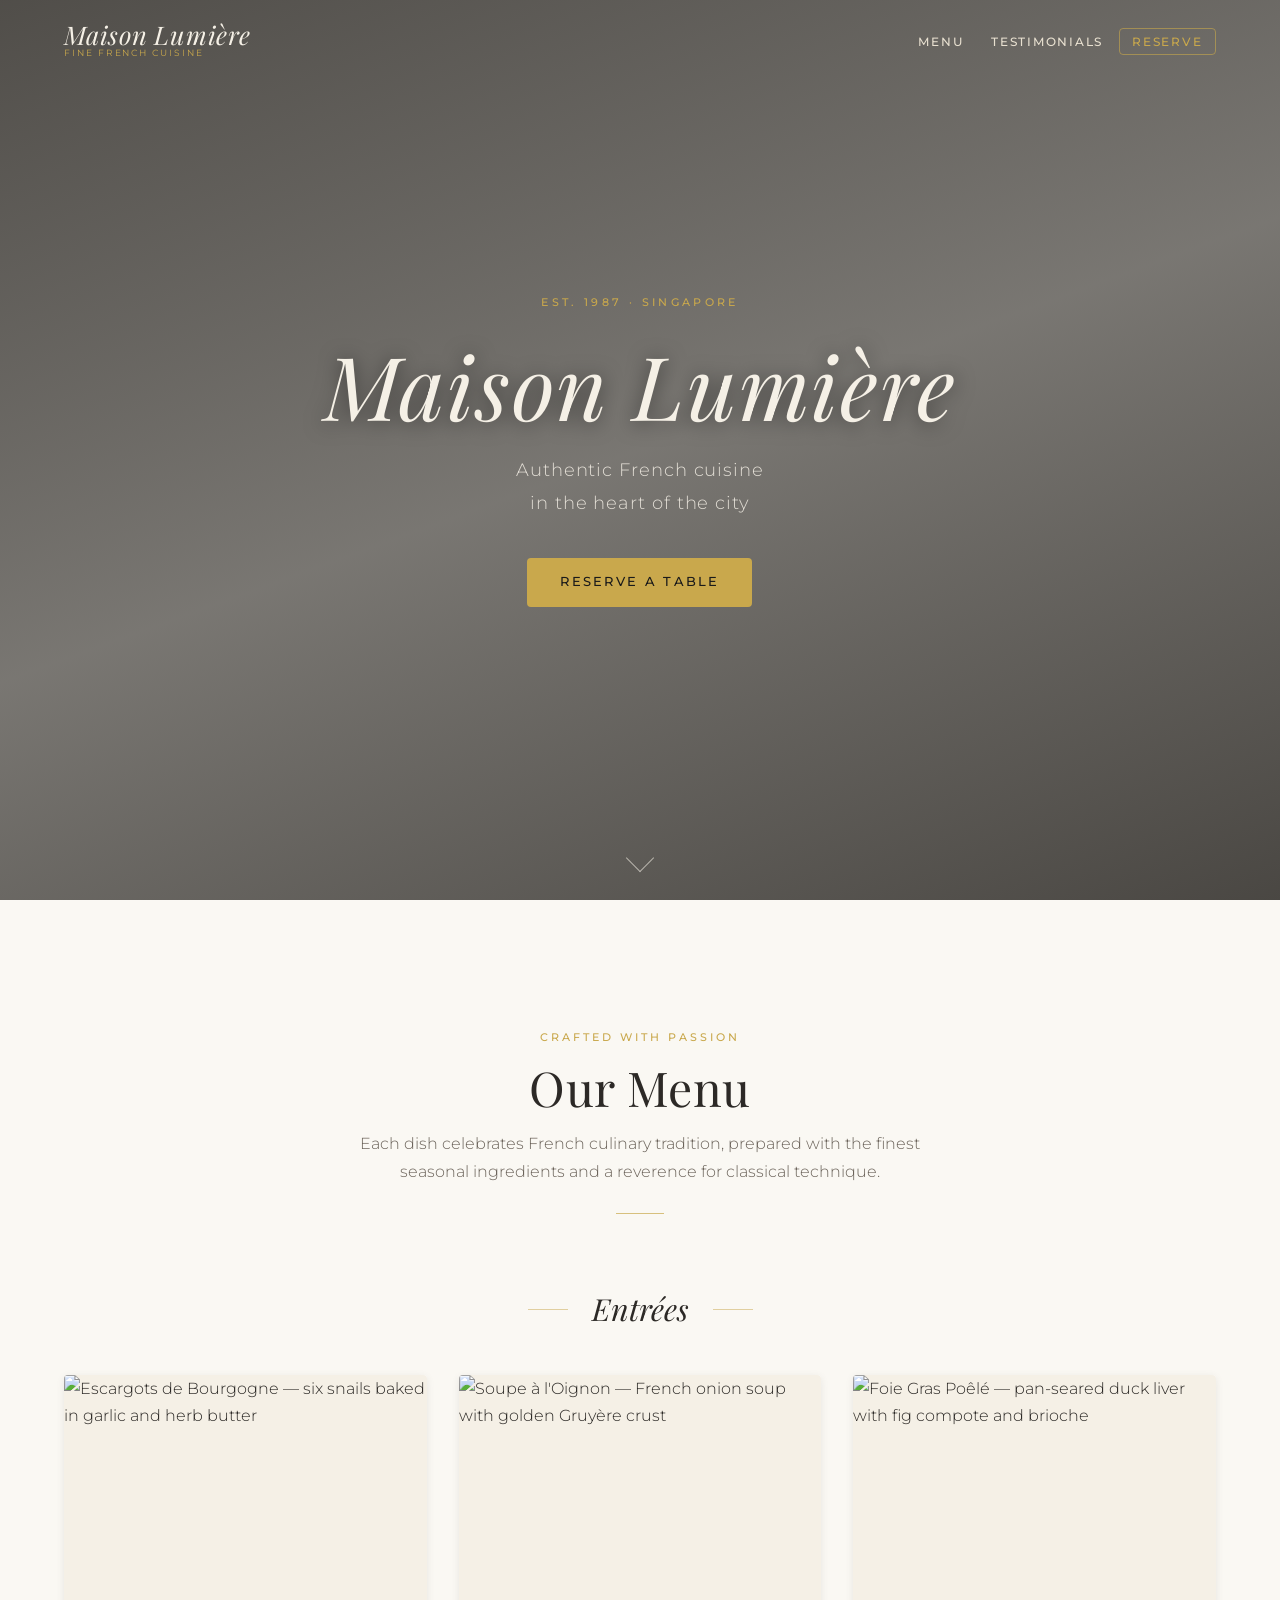
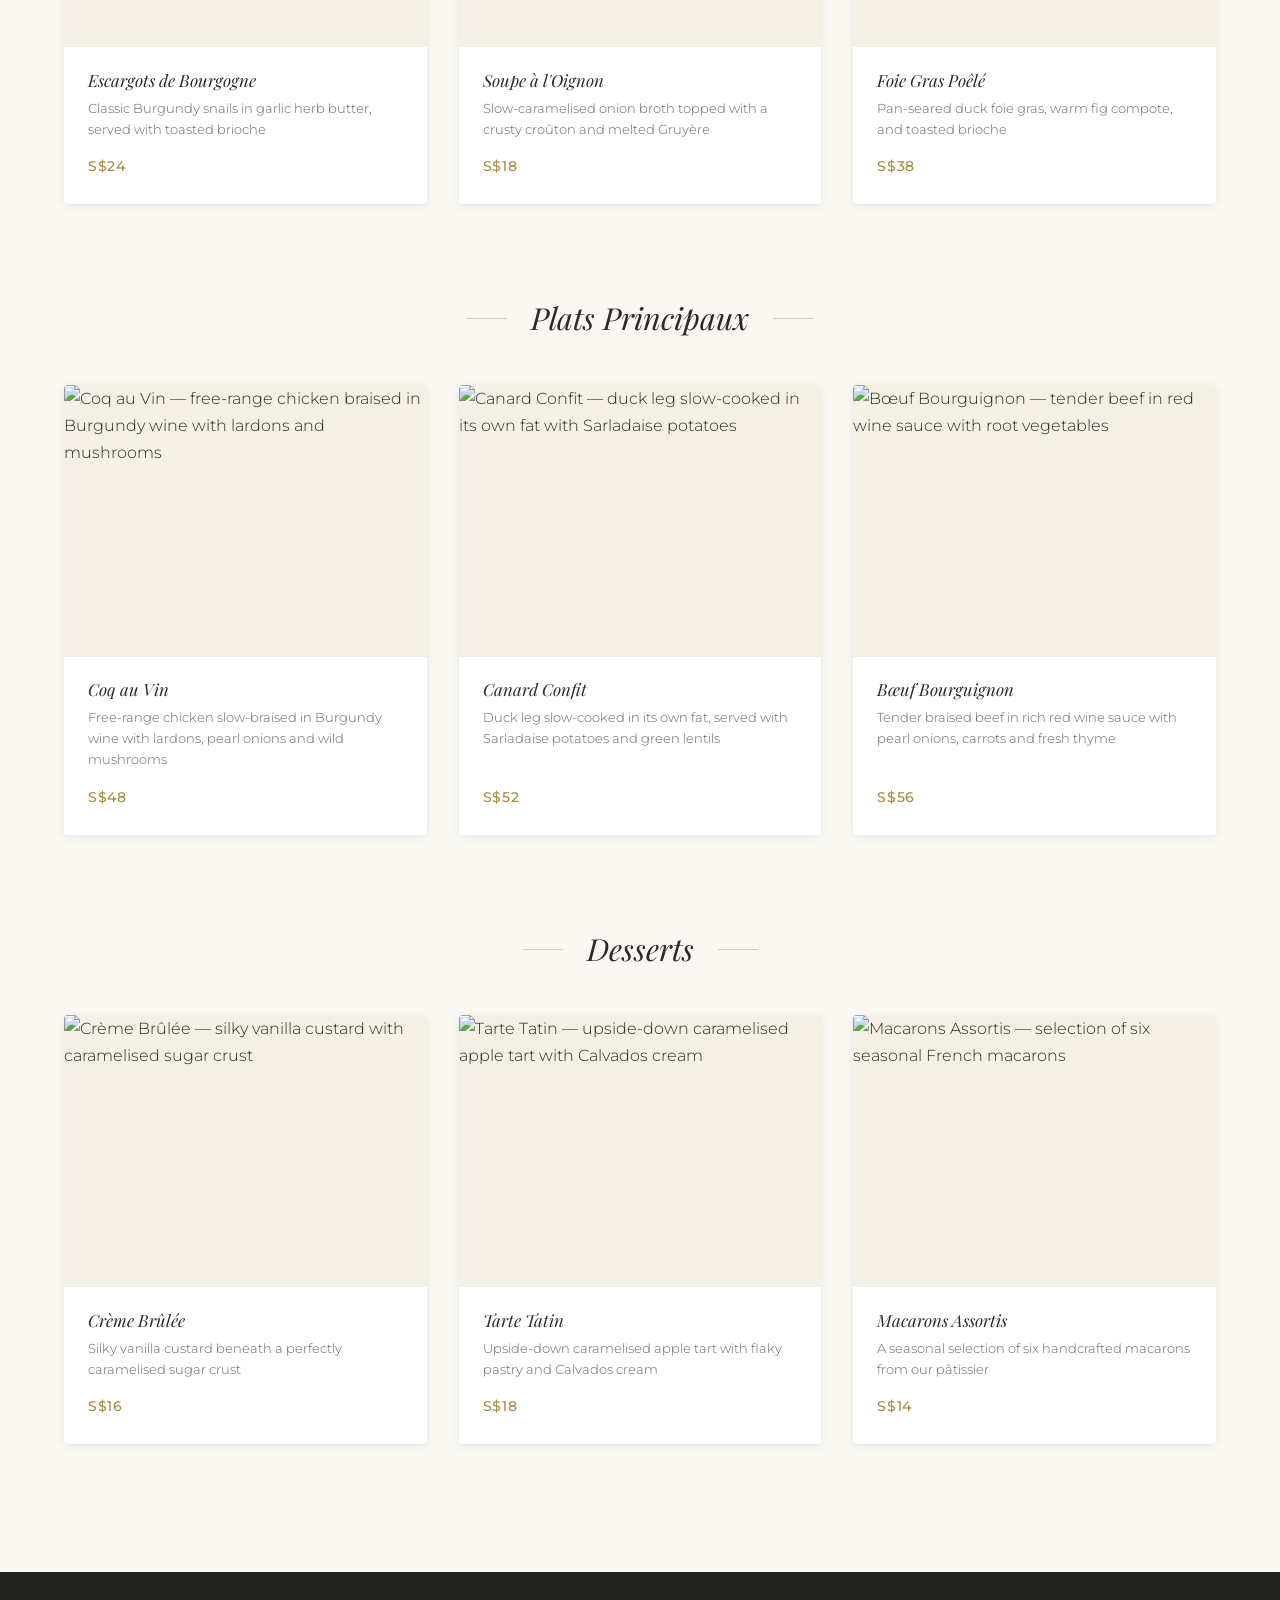
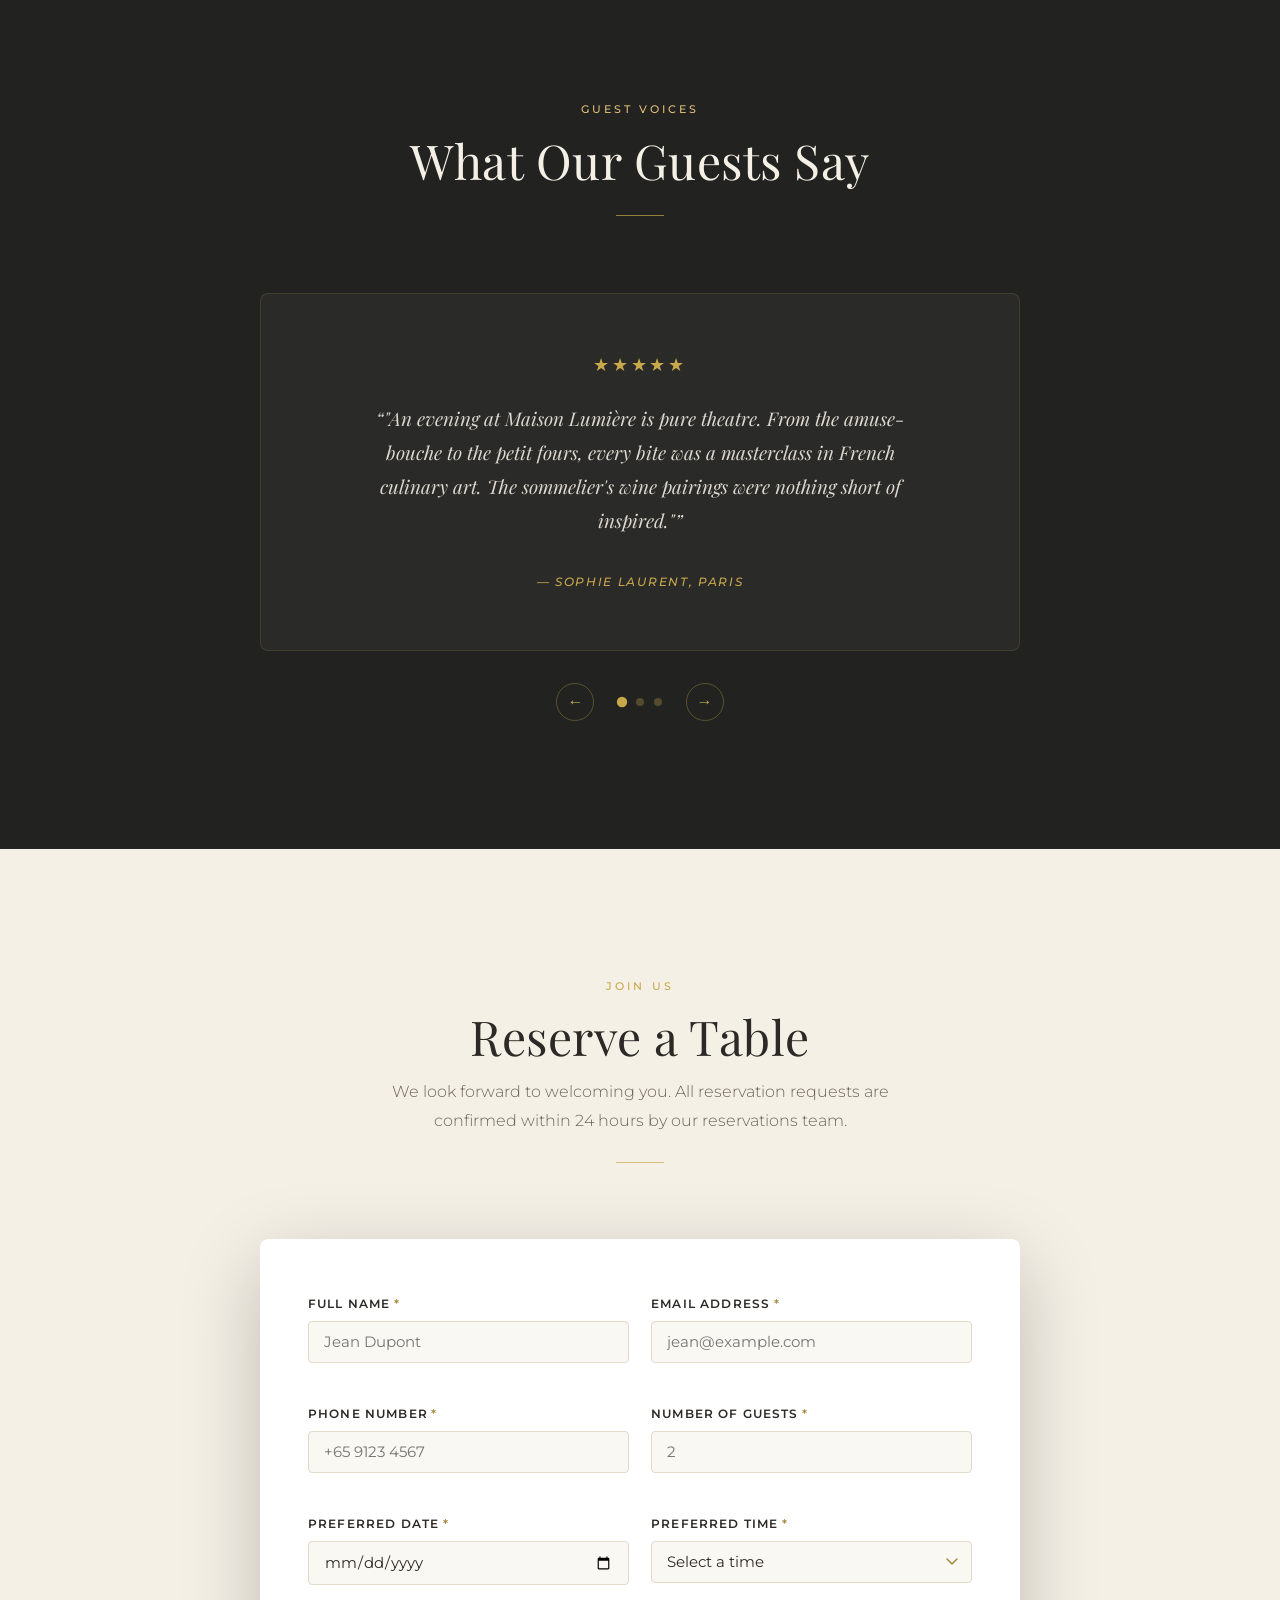
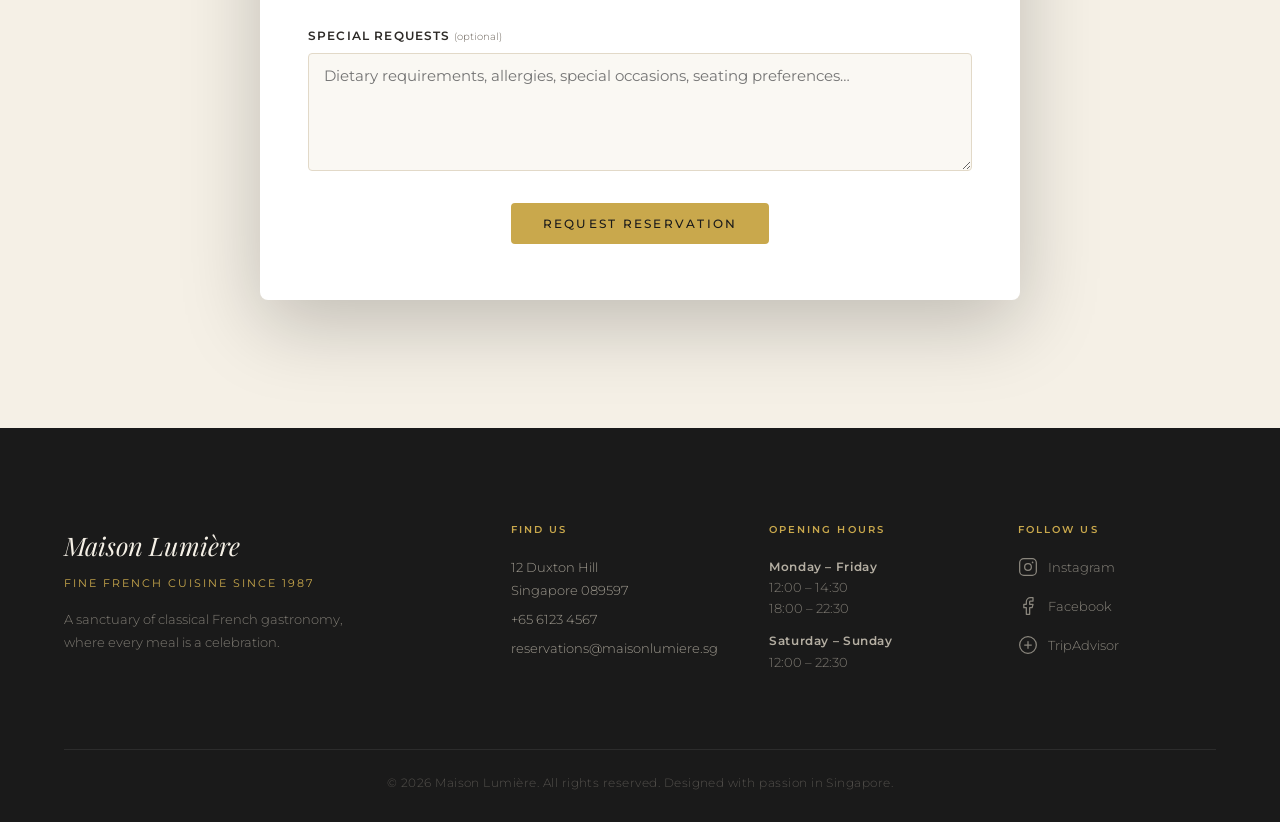
==== index.html @ f815e1bd "first commit" ====
<!DOCTYPE html>
<html lang="en">
<head>
  <meta charset="UTF-8">
  <meta name="viewport" content="width=device-width, initial-scale=1.0">
  <meta name="description" content="Maison Lumière — Authentic French fine dining in the heart of Singapore. Reserve your table for an unforgettable culinary journey.">
  <title>Maison Lumière — Fine French Cuisine</title>

  <link rel="preconnect" href="https://fonts.googleapis.com">
  <link rel="preconnect" href="https://fonts.gstatic.com" crossorigin>
  <link href="https://fonts.googleapis.com/css2?family=Playfair+Display:ital,wght@0,400;0,600;0,700;1,400;1,600&family=Montserrat:wght@300;400;500;600&display=swap" rel="stylesheet">

  <link rel="stylesheet" href="styles.css">
</head>
<body>

  <!-- ===================== NAVIGATION ===================== -->
  <nav id="main-nav" aria-label="Main navigation">
    <div class="nav-inner">
      <a href="#hero" class="nav-logo" aria-label="Maison Lumière — go to top">
        <span class="logo-main">Maison Lumière</span>
        <span class="logo-sub">Fine French Cuisine</span>
      </a>

      <button class="nav-toggle" id="nav-toggle"
              aria-label="Open navigation menu"
              aria-expanded="false"
              aria-controls="nav-links">
        <span class="burger-line"></span>
        <span class="burger-line"></span>
        <span class="burger-line"></span>
      </button>

      <ul class="nav-links" id="nav-links" role="list">
        <li><a href="#menu" class="nav-link">Menu</a></li>
        <li><a href="#testimonials" class="nav-link">Testimonials</a></li>
        <li><a href="#reservations" class="nav-link nav-link--cta">Reserve</a></li>
      </ul>
    </div>
  </nav>

  <!-- ===================== HERO ===================== -->
  <section id="hero" aria-label="Welcome to Maison Lumière">
    <div class="hero-overlay" aria-hidden="true"></div>
    <div class="hero-content">
      <p class="hero-eyebrow">Est. 1987 · Singapore</p>
      <h1 class="hero-title">Maison Lumière</h1>
      <p class="hero-tagline">Authentic French cuisine<br>in the heart of the city</p>
      <a href="#reservations" class="btn-primary">Reserve a Table</a>
    </div>
    <a href="#menu" class="hero-scroll-hint" aria-label="Scroll down to menu">
      <span class="scroll-arrow" aria-hidden="true"></span>
    </a>
  </section>

  <!-- ===================== MENU ===================== -->
  <section id="menu" aria-labelledby="menu-heading">
    <div class="section-inner">

      <header class="section-header fade-in">
        <p class="section-eyebrow">Crafted with Passion</p>
        <h2 id="menu-heading">Our Menu</h2>
        <p class="section-intro">Each dish celebrates French culinary tradition, prepared with the finest seasonal ingredients and a reverence for classical technique.</p>
        <div class="section-divider" aria-hidden="true"></div>
      </header>

      <!-- Entrées -->
      <div class="menu-category">
        <h3 class="category-title fade-in">
          <span class="category-title-text">Entrées</span>
        </h3>
        <div class="dish-grid">

          <article class="dish-card fade-in">
            <div class="dish-img-wrap">
              <img
                src="https://images.unsplash.com/photo-1559847844-5315695dadae?w=600&q=80"
                alt="Escargots de Bourgogne — six snails baked in garlic and herb butter"
                loading="lazy">
            </div>
            <div class="dish-info">
              <h4 class="dish-name">Escargots de Bourgogne</h4>
              <p class="dish-desc">Classic Burgundy snails in garlic herb butter, served with toasted brioche</p>
              <span class="dish-price">S$24</span>
            </div>
          </article>

          <article class="dish-card fade-in">
            <div class="dish-img-wrap">
              <img
                src="https://images.unsplash.com/photo-1547592166-23ac45744acd?w=600&q=80"
                alt="Soupe à l'Oignon — French onion soup with golden Gruyère crust"
                loading="lazy">
            </div>
            <div class="dish-info">
              <h4 class="dish-name">Soupe à l'Oignon</h4>
              <p class="dish-desc">Slow-caramelised onion broth topped with a crusty croûton and melted Gruyère</p>
              <span class="dish-price">S$18</span>
            </div>
          </article>

          <article class="dish-card fade-in">
            <div class="dish-img-wrap">
              <img
                src="https://images.unsplash.com/photo-1604908176997-125f25cc6f3d?w=600&q=80"
                alt="Foie Gras Poêlé — pan-seared duck liver with fig compote and brioche"
                loading="lazy">
            </div>
            <div class="dish-info">
              <h4 class="dish-name">Foie Gras Poêlé</h4>
              <p class="dish-desc">Pan-seared duck foie gras, warm fig compote, and toasted brioche</p>
              <span class="dish-price">S$38</span>
            </div>
          </article>

        </div>
      </div><!-- /Entrées -->

      <!-- Plats Principaux -->
      <div class="menu-category">
        <h3 class="category-title fade-in">
          <span class="category-title-text">Plats Principaux</span>
        </h3>
        <div class="dish-grid">

          <article class="dish-card fade-in">
            <div class="dish-img-wrap">
              <img
                src="https://images.unsplash.com/photo-1534422298391-e4f8c172dddb?w=600&q=80"
                alt="Coq au Vin — free-range chicken braised in Burgundy wine with lardons and mushrooms"
                loading="lazy">
            </div>
            <div class="dish-info">
              <h4 class="dish-name">Coq au Vin</h4>
              <p class="dish-desc">Free-range chicken slow-braised in Burgundy wine with lardons, pearl onions and wild mushrooms</p>
              <span class="dish-price">S$48</span>
            </div>
          </article>

          <article class="dish-card fade-in">
            <div class="dish-img-wrap">
              <img
                src="https://images.unsplash.com/photo-1565299507177-b0ac66763828?w=600&q=80"
                alt="Canard Confit — duck leg slow-cooked in its own fat with Sarladaise potatoes"
                loading="lazy">
            </div>
            <div class="dish-info">
              <h4 class="dish-name">Canard Confit</h4>
              <p class="dish-desc">Duck leg slow-cooked in its own fat, served with Sarladaise potatoes and green lentils</p>
              <span class="dish-price">S$52</span>
            </div>
          </article>

          <article class="dish-card fade-in">
            <div class="dish-img-wrap">
              <img
                src="https://images.unsplash.com/photo-1585325701956-60dd9c8553bc?w=600&q=80"
                alt="Bœuf Bourguignon — tender beef in red wine sauce with root vegetables"
                loading="lazy">
            </div>
            <div class="dish-info">
              <h4 class="dish-name">Bœuf Bourguignon</h4>
              <p class="dish-desc">Tender braised beef in rich red wine sauce with pearl onions, carrots and fresh thyme</p>
              <span class="dish-price">S$56</span>
            </div>
          </article>

        </div>
      </div><!-- /Plats Principaux -->

      <!-- Desserts -->
      <div class="menu-category">
        <h3 class="category-title fade-in">
          <span class="category-title-text">Desserts</span>
        </h3>
        <div class="dish-grid">

          <article class="dish-card fade-in">
            <div class="dish-img-wrap">
              <img
                src="https://images.unsplash.com/photo-1470124182917-cc6e71b22ecc?w=600&q=80"
                alt="Crème Brûlée — silky vanilla custard with caramelised sugar crust"
                loading="lazy">
            </div>
            <div class="dish-info">
              <h4 class="dish-name">Crème Brûlée</h4>
              <p class="dish-desc">Silky vanilla custard beneath a perfectly caramelised sugar crust</p>
              <span class="dish-price">S$16</span>
            </div>
          </article>

          <article class="dish-card fade-in">
            <div class="dish-img-wrap">
              <img
                src="https://images.unsplash.com/photo-1568051243851-f9b136146e97?w=600&q=80"
                alt="Tarte Tatin — upside-down caramelised apple tart with Calvados cream"
                loading="lazy">
            </div>
            <div class="dish-info">
              <h4 class="dish-name">Tarte Tatin</h4>
              <p class="dish-desc">Upside-down caramelised apple tart with flaky pastry and Calvados cream</p>
              <span class="dish-price">S$18</span>
            </div>
          </article>

          <article class="dish-card fade-in">
            <div class="dish-img-wrap">
              <img
                src="https://images.unsplash.com/photo-1569864358642-9d1684040f43?w=600&q=80"
                alt="Macarons Assortis — selection of six seasonal French macarons"
                loading="lazy">
            </div>
            <div class="dish-info">
              <h4 class="dish-name">Macarons Assortis</h4>
              <p class="dish-desc">A seasonal selection of six handcrafted macarons from our pâtissier</p>
              <span class="dish-price">S$14</span>
            </div>
          </article>

        </div>
      </div><!-- /Desserts -->

    </div><!-- /section-inner -->
  </section><!-- /menu -->

  <!-- ===================== TESTIMONIALS ===================== -->
  <section id="testimonials" aria-labelledby="testimonials-heading">
    <div class="section-inner">

      <header class="section-header fade-in">
        <p class="section-eyebrow">Guest Voices</p>
        <h2 id="testimonials-heading">What Our Guests Say</h2>
        <div class="section-divider" aria-hidden="true"></div>
      </header>

      <div class="carousel-wrapper" aria-roledescription="carousel" aria-label="Guest testimonials">
        <div class="carousel-track" id="carousel-track">

          <blockquote class="testimonial-card" aria-roledescription="slide" aria-label="Testimonial 1 of 3">
            <div class="stars" aria-label="Five stars out of five">★★★★★</div>
            <p class="quote">"An evening at Maison Lumière is pure theatre. From the amuse-bouche to the petit fours, every bite was a masterclass in French culinary art. The sommelier's wine pairings were nothing short of inspired."</p>
            <cite class="guest-name">— Sophie Laurent, Paris</cite>
          </blockquote>

          <blockquote class="testimonial-card" aria-roledescription="slide" aria-label="Testimonial 2 of 3">
            <div class="stars" aria-label="Five stars out of five">★★★★★</div>
            <p class="quote">"We celebrated our anniversary here and it was absolutely magical. The Coq au Vin transported me straight to Lyon. The staff's attention to detail is extraordinary — this is what truly world-class hospitality feels like."</p>
            <cite class="guest-name">— James &amp; Clara Whitmore, London</cite>
          </blockquote>

          <blockquote class="testimonial-card" aria-roledescription="slide" aria-label="Testimonial 3 of 3">
            <div class="stars" aria-label="Five stars out of five">★★★★★</div>
            <p class="quote">"The best French restaurant outside of France, without question. The Crème Brûlée alone is worth the trip. I've dined here four times and the consistency is remarkable. My favourite table in all of Singapore."</p>
            <cite class="guest-name">— Amélie Rousseau, Singapore</cite>
          </blockquote>

        </div><!-- /carousel-track -->

        <div class="carousel-controls" aria-label="Testimonial navigation">
          <button class="carousel-btn carousel-btn--prev" id="carousel-prev" aria-label="Previous testimonial">&#8592;</button>
          <div class="carousel-dots" role="tablist" aria-label="Select testimonial">
            <button class="dot active" data-index="0" role="tab" aria-selected="true" aria-label="Testimonial 1"></button>
            <button class="dot" data-index="1" role="tab" aria-selected="false" aria-label="Testimonial 2"></button>
            <button class="dot" data-index="2" role="tab" aria-selected="false" aria-label="Testimonial 3"></button>
          </div>
          <button class="carousel-btn carousel-btn--next" id="carousel-next" aria-label="Next testimonial">&#8594;</button>
        </div>

      </div><!-- /carousel-wrapper -->
    </div><!-- /section-inner -->
  </section><!-- /testimonials -->

  <!-- ===================== RESERVATIONS ===================== -->
  <section id="reservations" aria-labelledby="reservations-heading">
    <div class="section-inner">

      <header class="section-header fade-in">
        <p class="section-eyebrow">Join Us</p>
        <h2 id="reservations-heading">Reserve a Table</h2>
        <p class="section-intro">We look forward to welcoming you. All reservation requests are confirmed within 24 hours by our reservations team.</p>
        <div class="section-divider" aria-hidden="true"></div>
      </header>

      <div class="form-container fade-in">
        <form id="reservation-form" novalidate aria-label="Table reservation request">

          <div class="form-row">
            <div class="form-group">
              <label for="full-name">
                Full Name <span class="required-mark" aria-hidden="true">*</span>
                <span class="sr-only">(required)</span>
              </label>
              <input
                type="text" id="full-name" name="fullName"
                autocomplete="name"
                required aria-required="true"
                aria-describedby="name-error"
                placeholder="Jean Dupont">
              <span class="error-msg" id="name-error" role="alert"></span>
            </div>
            <div class="form-group">
              <label for="email">
                Email Address <span class="required-mark" aria-hidden="true">*</span>
                <span class="sr-only">(required)</span>
              </label>
              <input
                type="email" id="email" name="email"
                autocomplete="email"
                required aria-required="true"
                aria-describedby="email-error"
                placeholder="jean@example.com">
              <span class="error-msg" id="email-error" role="alert"></span>
            </div>
          </div>

          <div class="form-row">
            <div class="form-group">
              <label for="phone">
                Phone Number <span class="required-mark" aria-hidden="true">*</span>
                <span class="sr-only">(required)</span>
              </label>
              <input
                type="tel" id="phone" name="phone"
                autocomplete="tel"
                required aria-required="true"
                aria-describedby="phone-error"
                placeholder="+65 9123 4567">
              <span class="error-msg" id="phone-error" role="alert"></span>
            </div>
            <div class="form-group">
              <label for="guests">
                Number of Guests <span class="required-mark" aria-hidden="true">*</span>
                <span class="sr-only">(required, 1 to 20)</span>
              </label>
              <input
                type="number" id="guests" name="guests"
                min="1" max="20"
                required aria-required="true"
                aria-describedby="guests-error"
                placeholder="2">
              <span class="error-msg" id="guests-error" role="alert"></span>
            </div>
          </div>

          <div class="form-row">
            <div class="form-group">
              <label for="date">
                Preferred Date <span class="required-mark" aria-hidden="true">*</span>
                <span class="sr-only">(required)</span>
              </label>
              <input
                type="date" id="date" name="date"
                required aria-required="true"
                aria-describedby="date-error">
              <span class="error-msg" id="date-error" role="alert"></span>
            </div>
            <div class="form-group">
              <label for="time">
                Preferred Time <span class="required-mark" aria-hidden="true">*</span>
                <span class="sr-only">(required)</span>
              </label>
              <select id="time" name="time" required aria-required="true" aria-describedby="time-error">
                <option value="" disabled selected>Select a time</option>
                <optgroup label="Lunch Service">
                  <option value="12:00">12:00 PM</option>
                  <option value="12:30">12:30 PM</option>
                  <option value="13:00">1:00 PM</option>
                  <option value="13:30">1:30 PM</option>
                  <option value="14:00">2:00 PM</option>
                  <option value="14:30">2:30 PM</option>
                </optgroup>
                <optgroup label="Dinner Service">
                  <option value="18:00">6:00 PM</option>
                  <option value="18:30">6:30 PM</option>
                  <option value="19:00">7:00 PM</option>
                  <option value="19:30">7:30 PM</option>
                  <option value="20:00">8:00 PM</option>
                  <option value="20:30">8:30 PM</option>
                  <option value="21:00">9:00 PM</option>
                  <option value="21:30">9:30 PM</option>
                  <option value="22:00">10:00 PM</option>
                  <option value="22:30">10:30 PM</option>
                </optgroup>
              </select>
              <span class="error-msg" id="time-error" role="alert"></span>
            </div>
          </div>

          <div class="form-group form-group--full">
            <label for="special-requests">
              Special Requests
              <span class="optional-tag">(optional)</span>
            </label>
            <textarea
              id="special-requests" name="specialRequests"
              rows="4"
              placeholder="Dietary requirements, allergies, special occasions, seating preferences…"></textarea>
          </div>

          <div class="form-submit-row">
            <button type="submit" class="btn-primary btn-submit">Request Reservation</button>
          </div>

        </form>

        <div id="confirmation-msg" class="confirmation hidden" role="alert" aria-live="polite"></div>
      </div><!-- /form-container -->

    </div><!-- /section-inner -->
  </section><!-- /reservations -->

  <!-- ===================== FOOTER ===================== -->
  <footer id="footer" role="contentinfo">
    <div class="footer-inner">

      <div class="footer-brand">
        <p class="footer-logo">Maison Lumière</p>
        <p class="footer-tagline">Fine French Cuisine Since 1987</p>
        <p class="footer-desc">A sanctuary of classical French gastronomy, where every meal is a celebration.</p>
      </div>

      <div class="footer-contact">
        <h4 class="footer-heading">Find Us</h4>
        <address>
          <p>12 Duxton Hill<br>Singapore 089597</p>
          <p><a href="tel:+6561234567">+65 6123 4567</a></p>
          <p><a href="mailto:reservations@maisonlumiere.sg">reservations@maisonlumiere.sg</a></p>
        </address>
      </div>

      <div class="footer-hours">
        <h4 class="footer-heading">Opening Hours</h4>
        <dl class="hours-list">
          <dt>Monday – Friday</dt>
          <dd>12:00 – 14:30</dd>
          <dd>18:00 – 22:30</dd>
          <dt>Saturday – Sunday</dt>
          <dd>12:00 – 22:30</dd>
        </dl>
      </div>

      <div class="footer-social">
        <h4 class="footer-heading">Follow Us</h4>
        <ul class="social-links" role="list">
          <li>
            <a href="#" aria-label="Maison Lumière on Instagram" class="social-link">
              <svg aria-hidden="true" xmlns="http://www.w3.org/2000/svg" viewBox="0 0 24 24" fill="none" stroke="currentColor" stroke-width="1.5" stroke-linecap="round" stroke-linejoin="round" width="20" height="20"><rect x="2" y="2" width="20" height="20" rx="5"/><circle cx="12" cy="12" r="4"/><circle cx="17.5" cy="6.5" r="1" fill="currentColor" stroke="none"/></svg>
              Instagram
            </a>
          </li>
          <li>
            <a href="#" aria-label="Maison Lumière on Facebook" class="social-link">
              <svg aria-hidden="true" xmlns="http://www.w3.org/2000/svg" viewBox="0 0 24 24" fill="none" stroke="currentColor" stroke-width="1.5" stroke-linecap="round" stroke-linejoin="round" width="20" height="20"><path d="M18 2h-3a5 5 0 0 0-5 5v3H7v4h3v8h4v-8h3l1-4h-4V7a1 1 0 0 1 1-1h3z"/></svg>
              Facebook
            </a>
          </li>
          <li>
            <a href="#" aria-label="Maison Lumière on TripAdvisor" class="social-link">
              <svg aria-hidden="true" xmlns="http://www.w3.org/2000/svg" viewBox="0 0 24 24" fill="none" stroke="currentColor" stroke-width="1.5" stroke-linecap="round" stroke-linejoin="round" width="20" height="20"><circle cx="12" cy="12" r="10"/><path d="M12 8v8M8 12h8"/></svg>
              TripAdvisor
            </a>
          </li>
        </ul>
      </div>

    </div><!-- /footer-inner -->

    <div class="footer-bottom">
      <p>&copy; 2026 Maison Lumière. All rights reserved. Designed with passion in Singapore.</p>
    </div>
  </footer><!-- /footer -->

  <script src="script.js"></script>
</body>
</html>
---- styles.css ----
/* ============================================================
   Maison Lumière — styles.css
   Palette: charcoal · ivory · gold accent
   Fonts: Playfair Display (serif) · Montserrat (sans)
   ============================================================ */

/* ── Custom Properties ────────────────────────────────────── */
:root {
  --clr-dark:        #1a1a1a;
  --clr-charcoal:    #2c2c2c;
  --clr-dark-alt:    #222220;
  --clr-cream:       #f5f0e6;
  --clr-ivory:       #faf8f3;
  --clr-gold:        #c9a84c;
  --clr-gold-light:  #e0be78;
  --clr-gold-dim:    #a8893e;
  --clr-text:        #2c2926;
  --clr-text-muted:  #6b635a;
  --clr-text-light:  #e8e0d0;
  --clr-border:      #e2d9c8;
  --clr-error:       #b84040;

  --ff-serif:        'Playfair Display', Georgia, 'Times New Roman', serif;
  --ff-sans:         'Montserrat', 'Segoe UI', Helvetica, Arial, sans-serif;

  --transition:      0.3s ease;
  --transition-slow: 0.6s ease;

  --shadow-sm:  0 2px 8px rgba(0,0,0,0.08);
  --shadow-md:  0 6px 24px rgba(0,0,0,0.12);
  --shadow-lg:  0 14px 48px rgba(0,0,0,0.16);
  --shadow-xl:  0 24px 80px rgba(0,0,0,0.22);

  --radius:     4px;
  --max-width:  1160px;
  --section-px: clamp(1.25rem, 5vw, 4rem);
  --section-py: clamp(4rem, 10vw, 8rem);
}

/* ── Reset & Base ─────────────────────────────────────────── */
*, *::before, *::after {
  box-sizing: border-box;
  margin: 0;
  padding: 0;
}

html {
  scroll-behavior: smooth;
  font-size: 16px;
  -webkit-text-size-adjust: 100%;
}

body {
  font-family: var(--ff-sans);
  font-weight: 300;
  color: var(--clr-text);
  background: var(--clr-ivory);
  line-height: 1.7;
  overflow-x: hidden;
}

img {
  max-width: 100%;
  display: block;
}

a {
  color: inherit;
  text-decoration: none;
}

ul { list-style: none; }

address { font-style: normal; }

/* Screen-reader only utility */
.sr-only {
  position: absolute;
  width: 1px;
  height: 1px;
  padding: 0;
  margin: -1px;
  overflow: hidden;
  clip: rect(0,0,0,0);
  white-space: nowrap;
  border-width: 0;
}

/* ── Typography ───────────────────────────────────────────── */
h1, h2, h3, h4 {
  font-family: var(--ff-serif);
  line-height: 1.2;
  font-weight: 400;
}

h1 { font-size: clamp(2.6rem, 7vw, 5.5rem); letter-spacing: 0.02em; }
h2 { font-size: clamp(2rem, 5vw, 3rem);     letter-spacing: 0.01em; }
h3 { font-size: clamp(1.4rem, 3vw, 1.9rem); }
h4 { font-size: clamp(1rem, 2vw, 1.15rem);  }

/* ── Buttons ──────────────────────────────────────────────── */
.btn-primary {
  display: inline-block;
  font-family: var(--ff-sans);
  font-weight: 500;
  font-size: 0.8rem;
  letter-spacing: 0.18em;
  text-transform: uppercase;
  color: var(--clr-dark);
  background: var(--clr-gold);
  border: 2px solid var(--clr-gold);
  padding: 0.9em 2.4em;
  border-radius: var(--radius);
  cursor: pointer;
  transition: background var(--transition), color var(--transition),
              box-shadow var(--transition), transform var(--transition);
}

.btn-primary:hover,
.btn-primary:focus-visible {
  background: transparent;
  color: var(--clr-gold);
  box-shadow: 0 0 0 2px var(--clr-gold);
  transform: translateY(-2px);
  outline: none;
}

.btn-primary:focus-visible {
  outline: 3px solid var(--clr-gold);
  outline-offset: 3px;
}

/* ── Navigation ───────────────────────────────────────────── */
#main-nav {
  position: fixed;
  top: 0;
  left: 0;
  right: 0;
  z-index: 1000;
  padding: 1.4rem var(--section-px);
  background: transparent;
  transition: background var(--transition-slow), padding var(--transition),
              box-shadow var(--transition-slow);
}

#main-nav.scrolled {
  background: rgba(26, 26, 26, 0.97);
  backdrop-filter: blur(10px);
  -webkit-backdrop-filter: blur(10px);
  padding: 0.85rem var(--section-px);
  box-shadow: 0 2px 24px rgba(0,0,0,0.4);
}

.nav-inner {
  max-width: var(--max-width);
  margin: 0 auto;
  display: flex;
  align-items: center;
  justify-content: space-between;
  gap: 2rem;
}

.nav-logo {
  display: flex;
  flex-direction: column;
  line-height: 1;
}

.logo-main {
  font-family: var(--ff-serif);
  font-style: italic;
  font-size: clamp(1.2rem, 2.5vw, 1.6rem);
  color: var(--clr-cream);
  letter-spacing: 0.03em;
  transition: color var(--transition);
}

.logo-sub {
  font-family: var(--ff-sans);
  font-size: 0.55rem;
  font-weight: 400;
  letter-spacing: 0.22em;
  text-transform: uppercase;
  color: var(--clr-gold);
  margin-top: 0.15em;
}

.nav-logo:hover .logo-main,
.nav-logo:focus-visible .logo-main {
  color: var(--clr-gold-light);
}

.nav-links {
  display: flex;
  align-items: center;
  gap: 0.25rem;
}

.nav-link {
  font-family: var(--ff-sans);
  font-size: 0.72rem;
  font-weight: 500;
  letter-spacing: 0.15em;
  text-transform: uppercase;
  color: var(--clr-text-light);
  padding: 0.5em 1em;
  border-radius: var(--radius);
  transition: color var(--transition), background var(--transition);
  position: relative;
}

.nav-link::after {
  content: '';
  position: absolute;
  bottom: 0.2em;
  left: 1em;
  right: 1em;
  height: 1px;
  background: var(--clr-gold);
  transform: scaleX(0);
  transform-origin: center;
  transition: transform var(--transition);
}

.nav-link:hover::after,
.nav-link:focus-visible::after { transform: scaleX(1); }

.nav-link:hover,
.nav-link:focus-visible { color: var(--clr-gold-light); outline: none; }

.nav-link--cta {
  border: 1px solid rgba(201, 168, 76, 0.6);
  color: var(--clr-gold);
  padding: 0.5em 1.1em;
}

.nav-link--cta::after { display: none; }

.nav-link--cta:hover,
.nav-link--cta:focus-visible {
  background: var(--clr-gold);
  color: var(--clr-dark);
  border-color: var(--clr-gold);
}

/* Hamburger */
.nav-toggle {
  display: none;
  flex-direction: column;
  gap: 5px;
  background: none;
  border: none;
  cursor: pointer;
  padding: 6px;
  border-radius: var(--radius);
  transition: background var(--transition);
}

.nav-toggle:hover { background: rgba(255,255,255,0.08); }

.burger-line {
  display: block;
  width: 24px;
  height: 1.5px;
  background: var(--clr-cream);
  transition: transform var(--transition), opacity var(--transition);
  transform-origin: center;
}

.nav-toggle[aria-expanded="true"] .burger-line:nth-child(1) {
  transform: translateY(6.5px) rotate(45deg);
}
.nav-toggle[aria-expanded="true"] .burger-line:nth-child(2) {
  opacity: 0;
  transform: scaleX(0);
}
.nav-toggle[aria-expanded="true"] .burger-line:nth-child(3) {
  transform: translateY(-6.5px) rotate(-45deg);
}

/* ── Hero ─────────────────────────────────────────────────── */
#hero {
  position: relative;
  height: 100vh;
  min-height: 600px;
  display: flex;
  align-items: center;
  justify-content: center;
  text-align: center;
  background-image: url('https://images.unsplash.com/photo-1414235077428-338989a2e8c0?w=1920&q=80');
  background-size: cover;
  background-position: center center;
  background-attachment: fixed;
}

.hero-overlay {
  position: absolute;
  inset: 0;
  background: linear-gradient(
    160deg,
    rgba(15, 12, 8, 0.72) 0%,
    rgba(15, 12, 8, 0.55) 50%,
    rgba(15, 12, 8, 0.75) 100%
  );
}

.hero-content {
  position: relative;
  z-index: 1;
  padding: 2rem var(--section-px);
  max-width: 800px;
  animation: heroFadeIn 1.4s ease forwards;
}

@keyframes heroFadeIn {
  from { opacity: 0; transform: translateY(24px); }
  to   { opacity: 1; transform: translateY(0); }
}

.hero-eyebrow {
  font-family: var(--ff-sans);
  font-size: 0.7rem;
  font-weight: 500;
  letter-spacing: 0.3em;
  text-transform: uppercase;
  color: var(--clr-gold);
  margin-bottom: 1.2rem;
}

.hero-title {
  color: var(--clr-cream);
  font-style: italic;
  margin-bottom: 1rem;
  text-shadow: 0 2px 20px rgba(0,0,0,0.5);
}

.hero-tagline {
  font-family: var(--ff-sans);
  font-size: clamp(0.9rem, 2vw, 1.15rem);
  font-weight: 300;
  letter-spacing: 0.05em;
  color: rgba(245, 240, 230, 0.85);
  margin-bottom: 2.4rem;
  line-height: 1.8;
}

.hero-scroll-hint {
  position: absolute;
  bottom: 2rem;
  left: 50%;
  transform: translateX(-50%);
  z-index: 1;
  opacity: 0.6;
  transition: opacity var(--transition);
  animation: scrollBounce 2.4s ease-in-out infinite;
}

.hero-scroll-hint:hover { opacity: 1; }

.scroll-arrow {
  display: block;
  width: 20px;
  height: 20px;
  border-right: 1.5px solid var(--clr-cream);
  border-bottom: 1.5px solid var(--clr-cream);
  transform: rotate(45deg);
}

@keyframes scrollBounce {
  0%, 100% { transform: translateX(-50%) translateY(0); }
  50%       { transform: translateX(-50%) translateY(8px); }
}

/* ── Section Shared ───────────────────────────────────────── */
section {
  padding: var(--section-py) var(--section-px);
}

#menu        { background: var(--clr-ivory); }
#testimonials { background: var(--clr-dark-alt); }
#reservations { background: var(--clr-cream); }

.section-inner {
  max-width: var(--max-width);
  margin: 0 auto;
}

.section-header {
  text-align: center;
  margin-bottom: clamp(2.5rem, 6vw, 5rem);
}

.section-eyebrow {
  font-family: var(--ff-sans);
  font-size: 0.68rem;
  font-weight: 500;
  letter-spacing: 0.28em;
  text-transform: uppercase;
  color: var(--clr-gold);
  margin-bottom: 0.8rem;
}

#testimonials .section-eyebrow { color: var(--clr-gold-light); }

#menu .section-header h2,
#reservations .section-header h2 {
  color: var(--clr-text);
}

#testimonials .section-header h2 {
  color: var(--clr-cream);
}

.section-intro {
  font-size: clamp(0.9rem, 1.8vw, 1rem);
  color: var(--clr-text-muted);
  max-width: 580px;
  margin: 0.8rem auto 0;
  line-height: 1.8;
}

#testimonials .section-intro { color: rgba(232, 224, 208, 0.7); }

.section-divider {
  width: 48px;
  height: 1px;
  background: var(--clr-gold);
  margin: 1.6rem auto 0;
  opacity: 0.7;
}

/* ── Menu ─────────────────────────────────────────────────── */
.menu-category {
  margin-bottom: clamp(3rem, 8vw, 6rem);
}

.menu-category:last-child { margin-bottom: 0; }

.category-title {
  text-align: center;
  margin-bottom: clamp(1.8rem, 4vw, 3rem);
  position: relative;
}

.category-title-text {
  font-family: var(--ff-serif);
  font-style: italic;
  font-size: clamp(1.4rem, 3vw, 1.9rem);
  font-weight: 400;
  color: var(--clr-text);
  display: inline-block;
  position: relative;
  padding: 0 1.5rem;
}

.category-title-text::before,
.category-title-text::after {
  content: '';
  position: absolute;
  top: 50%;
  width: 40px;
  height: 1px;
  background: var(--clr-gold);
  opacity: 0.5;
}

.category-title-text::before { right: 100%; }
.category-title-text::after  { left:  100%; }

.dish-grid {
  display: grid;
  grid-template-columns: repeat(auto-fill, minmax(min(280px, 100%), 1fr));
  gap: clamp(1.2rem, 3vw, 2rem);
}

/* Dish Card */
.dish-card {
  background: #fff;
  border-radius: var(--radius);
  overflow: hidden;
  box-shadow: var(--shadow-sm);
  transition: transform var(--transition), box-shadow var(--transition);
  display: flex;
  flex-direction: column;
}

.dish-card:hover {
  transform: translateY(-6px);
  box-shadow: var(--shadow-lg);
}

.dish-img-wrap {
  aspect-ratio: 4 / 3;
  overflow: hidden;
  background: var(--clr-cream);
}

.dish-img-wrap img {
  width: 100%;
  height: 100%;
  object-fit: cover;
  transition: transform 0.5s ease;
}

.dish-card:hover .dish-img-wrap img {
  transform: scale(1.05);
}

.dish-info {
  padding: 1.4rem 1.5rem 1.6rem;
  flex: 1;
  display: flex;
  flex-direction: column;
  gap: 0.4rem;
}

.dish-name {
  font-family: var(--ff-serif);
  font-style: italic;
  font-weight: 400;
  color: var(--clr-text);
  font-size: 1.05rem;
  line-height: 1.3;
}

.dish-desc {
  font-size: 0.82rem;
  color: var(--clr-text-muted);
  line-height: 1.6;
  flex: 1;
}

.dish-price {
  font-family: var(--ff-sans);
  font-weight: 500;
  font-size: 0.9rem;
  letter-spacing: 0.05em;
  color: var(--clr-gold-dim);
  margin-top: 0.5rem;
}

/* ── Testimonials ─────────────────────────────────────────── */
.carousel-wrapper {
  position: relative;
  overflow: hidden;
  max-width: 760px;
  margin: 0 auto;
}

.carousel-track {
  display: flex;
  transition: transform 0.55s cubic-bezier(0.4, 0, 0.2, 1);
}

.testimonial-card {
  flex: 0 0 100%;
  padding: clamp(2rem, 5vw, 3.5rem) clamp(1.5rem, 5vw, 3rem);
  background: rgba(255,255,255,0.04);
  border: 1px solid rgba(201, 168, 76, 0.15);
  border-radius: calc(var(--radius) * 2);
  text-align: center;
}

.stars {
  font-size: 1.1rem;
  letter-spacing: 0.15em;
  color: var(--clr-gold);
  margin-bottom: 1.4rem;
}

.quote {
  font-family: var(--ff-serif);
  font-style: italic;
  font-size: clamp(1rem, 2.2vw, 1.18rem);
  color: rgba(245, 240, 230, 0.88);
  line-height: 1.8;
  max-width: 560px;
  margin: 0 auto 1.8rem;
}

.quote::before { content: '\201C'; }
.quote::after  { content: '\201D'; }

.guest-name {
  font-family: var(--ff-sans);
  font-size: 0.75rem;
  font-weight: 500;
  letter-spacing: 0.14em;
  text-transform: uppercase;
  color: var(--clr-gold);
}

.carousel-controls {
  display: flex;
  align-items: center;
  justify-content: center;
  gap: 1.5rem;
  margin-top: 2rem;
}

.carousel-btn {
  background: none;
  border: 1px solid rgba(201, 168, 76, 0.35);
  color: var(--clr-gold);
  width: 38px;
  height: 38px;
  border-radius: 50%;
  font-size: 1rem;
  cursor: pointer;
  transition: background var(--transition), border-color var(--transition),
              transform var(--transition);
  display: flex;
  align-items: center;
  justify-content: center;
  line-height: 1;
}

.carousel-btn:hover,
.carousel-btn:focus-visible {
  background: var(--clr-gold);
  color: var(--clr-dark);
  border-color: var(--clr-gold);
  transform: scale(1.1);
  outline: none;
}

.carousel-dots {
  display: flex;
  gap: 0.6rem;
}

.dot {
  width: 8px;
  height: 8px;
  border-radius: 50%;
  background: rgba(201, 168, 76, 0.3);
  border: none;
  cursor: pointer;
  padding: 0;
  transition: background var(--transition), transform var(--transition);
}

.dot.active,
.dot:hover,
.dot:focus-visible {
  background: var(--clr-gold);
  transform: scale(1.3);
  outline: none;
}

/* ── Reservations / Form ──────────────────────────────────── */
.form-container {
  max-width: 760px;
  margin: 0 auto;
  background: #fff;
  border-radius: calc(var(--radius) * 2);
  padding: clamp(2rem, 5vw, 3.5rem) clamp(1.5rem, 5vw, 3rem);
  box-shadow: var(--shadow-xl);
}

.form-row {
  display: grid;
  grid-template-columns: 1fr 1fr;
  gap: 1.4rem;
  margin-bottom: 1.4rem;
}

.form-group {
  display: flex;
  flex-direction: column;
  gap: 0.4rem;
}

.form-group--full {
  margin-bottom: 1.8rem;
}

label {
  font-family: var(--ff-sans);
  font-size: 0.72rem;
  font-weight: 600;
  letter-spacing: 0.1em;
  text-transform: uppercase;
  color: var(--clr-text);
  display: flex;
  align-items: center;
  gap: 0.3em;
}

.required-mark { color: var(--clr-gold-dim); }
.optional-tag  { font-weight: 300; font-size: 0.65rem; color: var(--clr-text-muted); text-transform: none; letter-spacing: 0; }

input[type="text"],
input[type="email"],
input[type="tel"],
input[type="number"],
input[type="date"],
select,
textarea {
  font-family: var(--ff-sans);
  font-size: 0.92rem;
  font-weight: 400;
  color: var(--clr-text);
  background: var(--clr-ivory);
  border: 1px solid var(--clr-border);
  border-radius: var(--radius);
  padding: 0.75em 1em;
  width: 100%;
  transition: border-color var(--transition), box-shadow var(--transition),
              background var(--transition);
  -webkit-appearance: none;
  appearance: none;
}

select {
  background-image: url("data:image/svg+xml,%3Csvg xmlns='http://www.w3.org/2000/svg' width='12' height='8' viewBox='0 0 12 8'%3E%3Cpath d='M1 1l5 5 5-5' stroke='%23a8893e' stroke-width='1.5' fill='none' stroke-linecap='round' stroke-linejoin='round'/%3E%3C/svg%3E");
  background-repeat: no-repeat;
  background-position: right 0.9em center;
  padding-right: 2.5em;
  cursor: pointer;
}

textarea { resize: vertical; min-height: 100px; line-height: 1.6; }

input:hover, select:hover, textarea:hover {
  border-color: var(--clr-gold-dim);
}

input:focus, select:focus, textarea:focus {
  outline: none;
  border-color: var(--clr-gold);
  background: #fff;
  box-shadow: 0 0 0 3px rgba(201, 168, 76, 0.15);
}

input.is-invalid, select.is-invalid, textarea.is-invalid {
  border-color: var(--clr-error);
  box-shadow: 0 0 0 3px rgba(184, 64, 64, 0.12);
}

.error-msg {
  font-size: 0.74rem;
  color: var(--clr-error);
  min-height: 1.1em;
  letter-spacing: 0.02em;
}

.form-submit-row {
  text-align: center;
  margin-top: 2rem;
}

.btn-submit {
  min-width: 220px;
  font-size: 0.78rem;
}

/* Success confirmation */
.confirmation {
  margin-top: 2rem;
  padding: 1.6rem 2rem;
  border-left: 4px solid var(--clr-gold);
  background: var(--clr-ivory);
  border-radius: 0 var(--radius) var(--radius) 0;
  box-shadow: var(--shadow-sm);
}

.confirmation-icon {
  font-size: 1.5rem;
  margin-bottom: 0.5rem;
  color: var(--clr-gold);
}

.confirmation h3 {
  font-family: var(--ff-serif);
  font-style: italic;
  font-size: 1.3rem;
  color: var(--clr-text);
  margin-bottom: 0.6rem;
}

.confirmation p {
  font-size: 0.92rem;
  color: var(--clr-text-muted);
  line-height: 1.7;
}

.hidden { display: none !important; }

/* ── Footer ───────────────────────────────────────────────── */
#footer {
  background: var(--clr-dark);
  color: var(--clr-text-light);
  padding: clamp(3rem, 8vw, 6rem) var(--section-px) 0;
}

.footer-inner {
  max-width: var(--max-width);
  margin: 0 auto;
  display: grid;
  grid-template-columns: 2fr 1fr 1fr 1fr;
  gap: clamp(2rem, 4vw, 4rem);
  padding-bottom: clamp(2.5rem, 6vw, 5rem);
  border-bottom: 1px solid rgba(255,255,255,0.08);
}

.footer-logo {
  font-family: var(--ff-serif);
  font-style: italic;
  font-size: 1.6rem;
  color: var(--clr-cream);
  margin-bottom: 0.4rem;
}

.footer-tagline {
  font-size: 0.7rem;
  font-weight: 400;
  letter-spacing: 0.18em;
  text-transform: uppercase;
  color: var(--clr-gold);
  margin-bottom: 0.9rem;
}

.footer-desc {
  font-size: 0.84rem;
  color: rgba(232, 224, 208, 0.5);
  line-height: 1.7;
  max-width: 280px;
}

.footer-heading {
  font-family: var(--ff-sans);
  font-size: 0.64rem;
  font-weight: 600;
  letter-spacing: 0.2em;
  text-transform: uppercase;
  color: var(--clr-gold);
  margin-bottom: 1.2rem;
}

.footer-contact address p {
  font-size: 0.84rem;
  color: rgba(232, 224, 208, 0.65);
  line-height: 1.7;
  margin-bottom: 0.4rem;
}

.footer-contact address a {
  color: rgba(232, 224, 208, 0.65);
  transition: color var(--transition);
}

.footer-contact address a:hover { color: var(--clr-gold-light); }

.hours-list dt {
  font-size: 0.78rem;
  font-weight: 600;
  letter-spacing: 0.05em;
  color: rgba(232, 224, 208, 0.75);
  margin-top: 0.7rem;
}

.hours-list dt:first-child { margin-top: 0; }

.hours-list dd {
  font-size: 0.82rem;
  color: rgba(232, 224, 208, 0.5);
  line-height: 1.6;
}

.social-links {
  display: flex;
  flex-direction: column;
  gap: 0.6rem;
}

.social-link {
  display: inline-flex;
  align-items: center;
  gap: 0.6rem;
  font-size: 0.82rem;
  color: rgba(232, 224, 208, 0.55);
  transition: color var(--transition);
}

.social-link:hover { color: var(--clr-gold-light); }

.footer-bottom {
  max-width: var(--max-width);
  margin: 0 auto;
  padding: 1.4rem 0 1.8rem;
}

.footer-bottom p {
  font-size: 0.74rem;
  color: rgba(232, 224, 208, 0.28);
  letter-spacing: 0.04em;
  text-align: center;
}

/* ── Fade-In Animation ────────────────────────────────────── */
.fade-in {
  opacity: 0;
  transform: translateY(28px);
  transition: opacity 0.75s ease, transform 0.75s ease;
}

.fade-in.visible {
  opacity: 1;
  transform: translateY(0);
}

/* Stagger dish cards */
.dish-card.fade-in:nth-child(2) { transition-delay: 0.1s; }
.dish-card.fade-in:nth-child(3) { transition-delay: 0.2s; }

/* ── Responsive ───────────────────────────────────────────── */
@media (max-width: 1024px) {
  .footer-inner {
    grid-template-columns: 1fr 1fr;
  }
  .footer-brand { grid-column: 1 / -1; }
}

@media (max-width: 768px) {
  /* Nav */
  .nav-toggle { display: flex; }

  .nav-links {
    position: fixed;
    inset: 0;
    background: rgba(26, 26, 26, 0.98);
    backdrop-filter: blur(12px);
    flex-direction: column;
    align-items: center;
    justify-content: center;
    gap: 1rem;
    transform: translateX(100%);
    transition: transform var(--transition-slow);
    z-index: 999;
  }

  .nav-links.is-open {
    transform: translateX(0);
  }

  .nav-link {
    font-size: 0.85rem;
    letter-spacing: 0.2em;
  }

  .nav-link--cta {
    border-width: 1px;
    padding: 0.7em 2em;
  }

  /* Hero */
  #hero { background-attachment: scroll; }

  /* Form */
  .form-row { grid-template-columns: 1fr; gap: 1rem; margin-bottom: 1rem; }

  /* Footer */
  .footer-inner { grid-template-columns: 1fr 1fr; }
  .footer-brand { grid-column: 1 / -1; }
}

@media (max-width: 480px) {
  :root { --section-px: 1.1rem; --section-py: 3.5rem; }

  .category-title-text::before,
  .category-title-text::after { width: 20px; }

  .footer-inner { grid-template-columns: 1fr; }

  .form-container { padding: 1.8rem 1.2rem; }

  .btn-submit { width: 100%; }
}

/* ── Focus visible global ─────────────────────────────────── */
:focus-visible {
  outline: 2px solid var(--clr-gold);
  outline-offset: 2px;
}
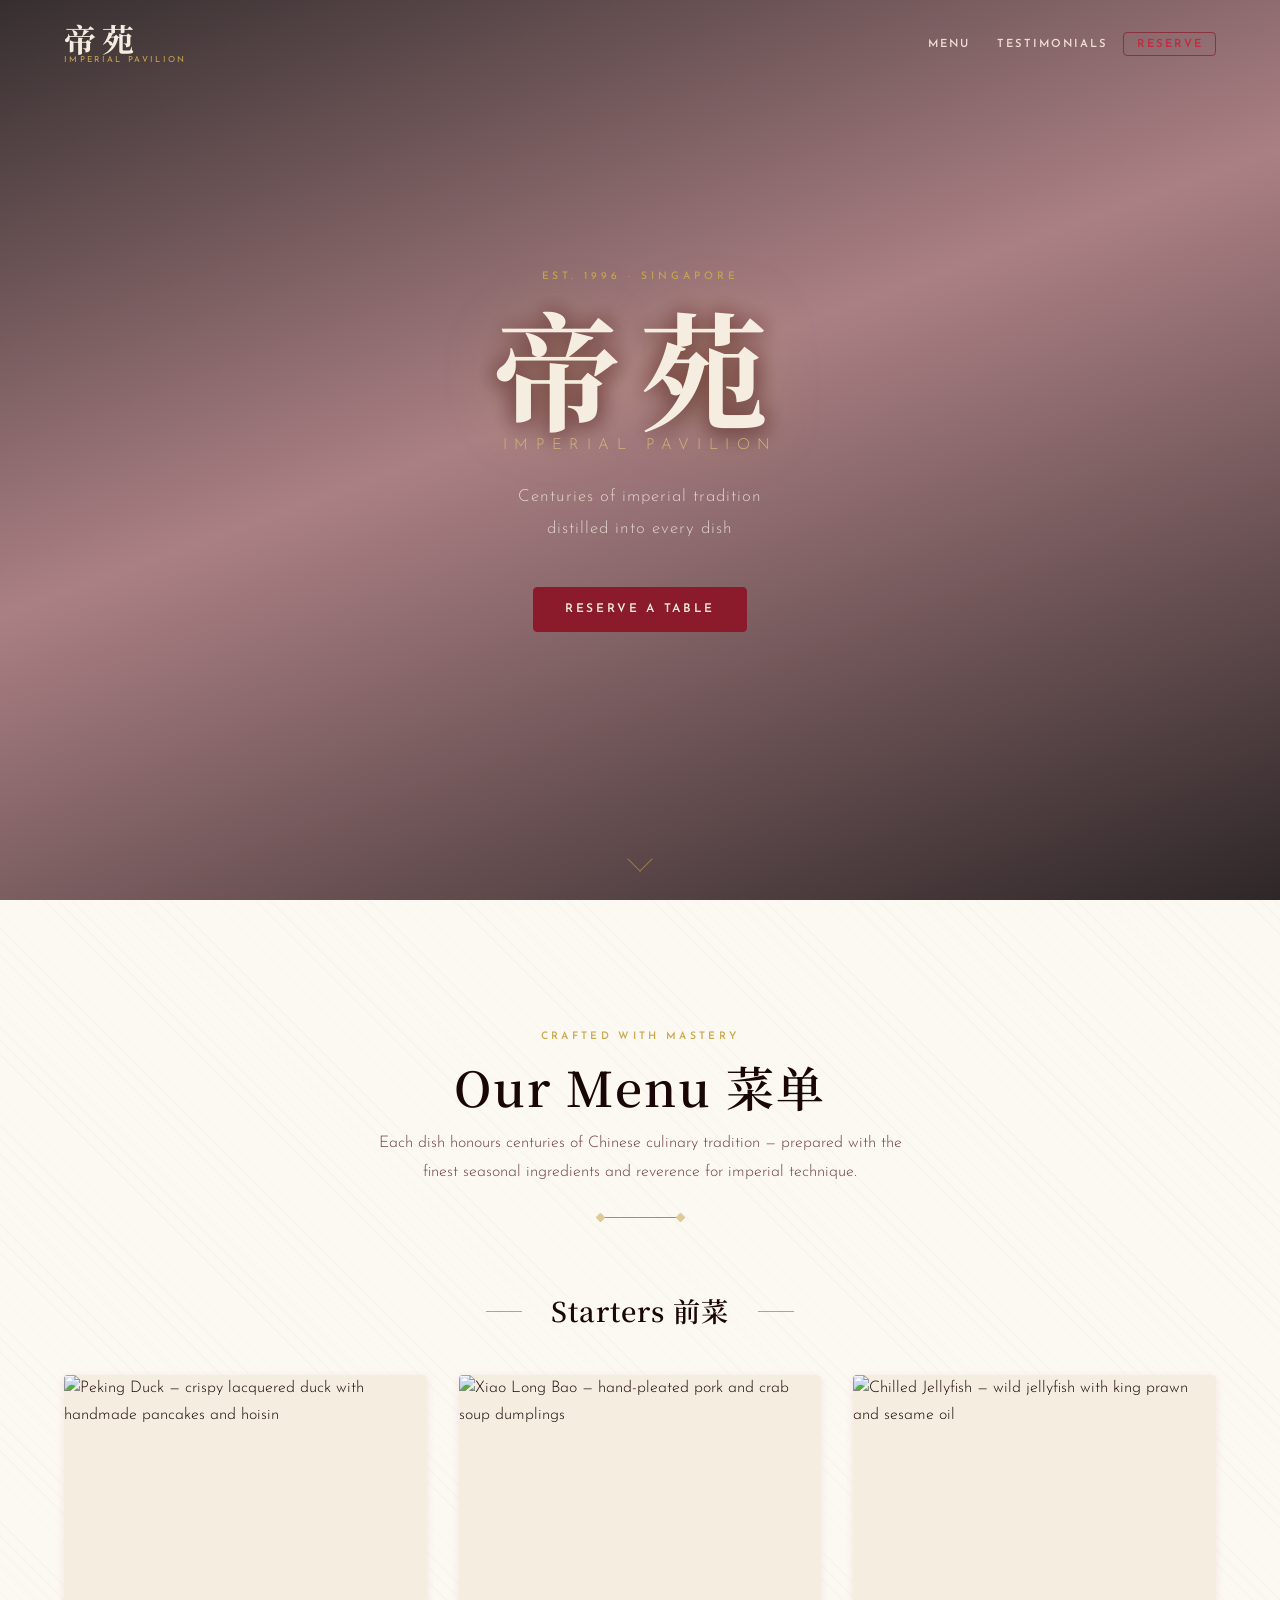
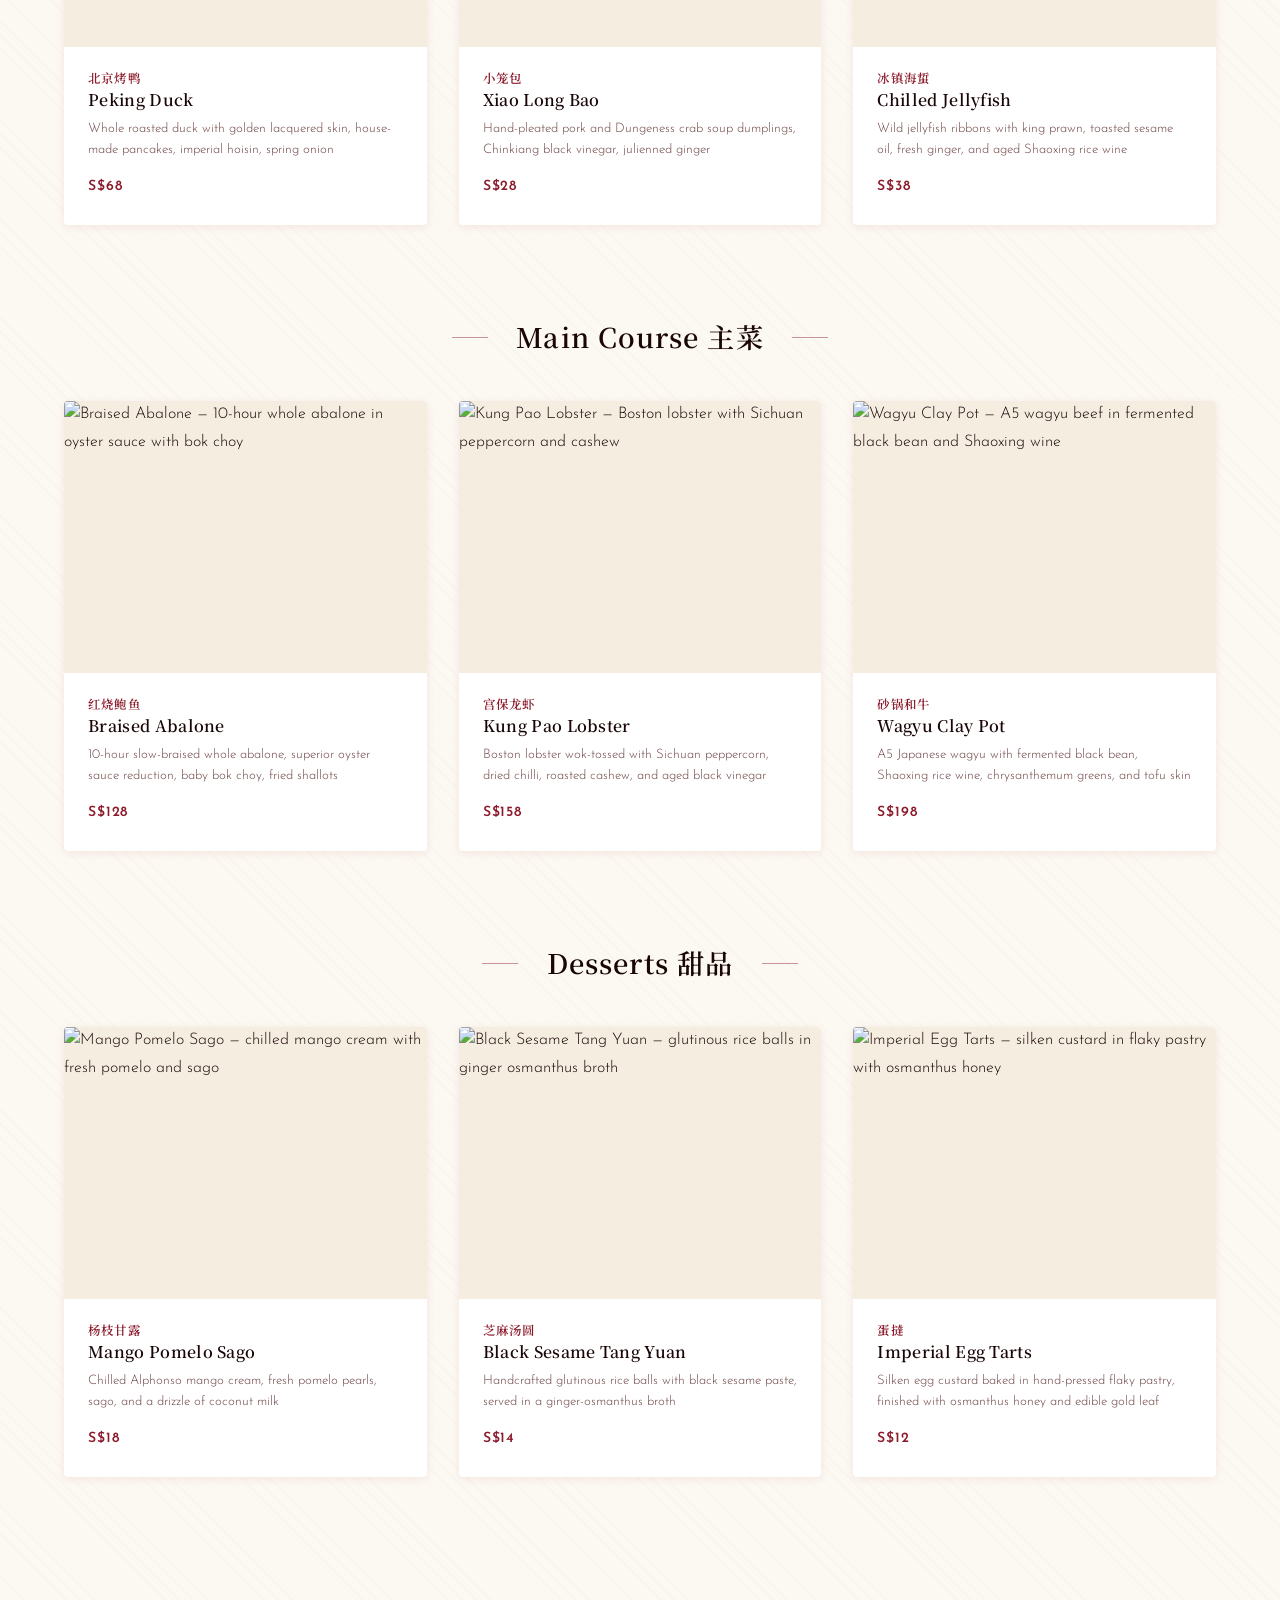
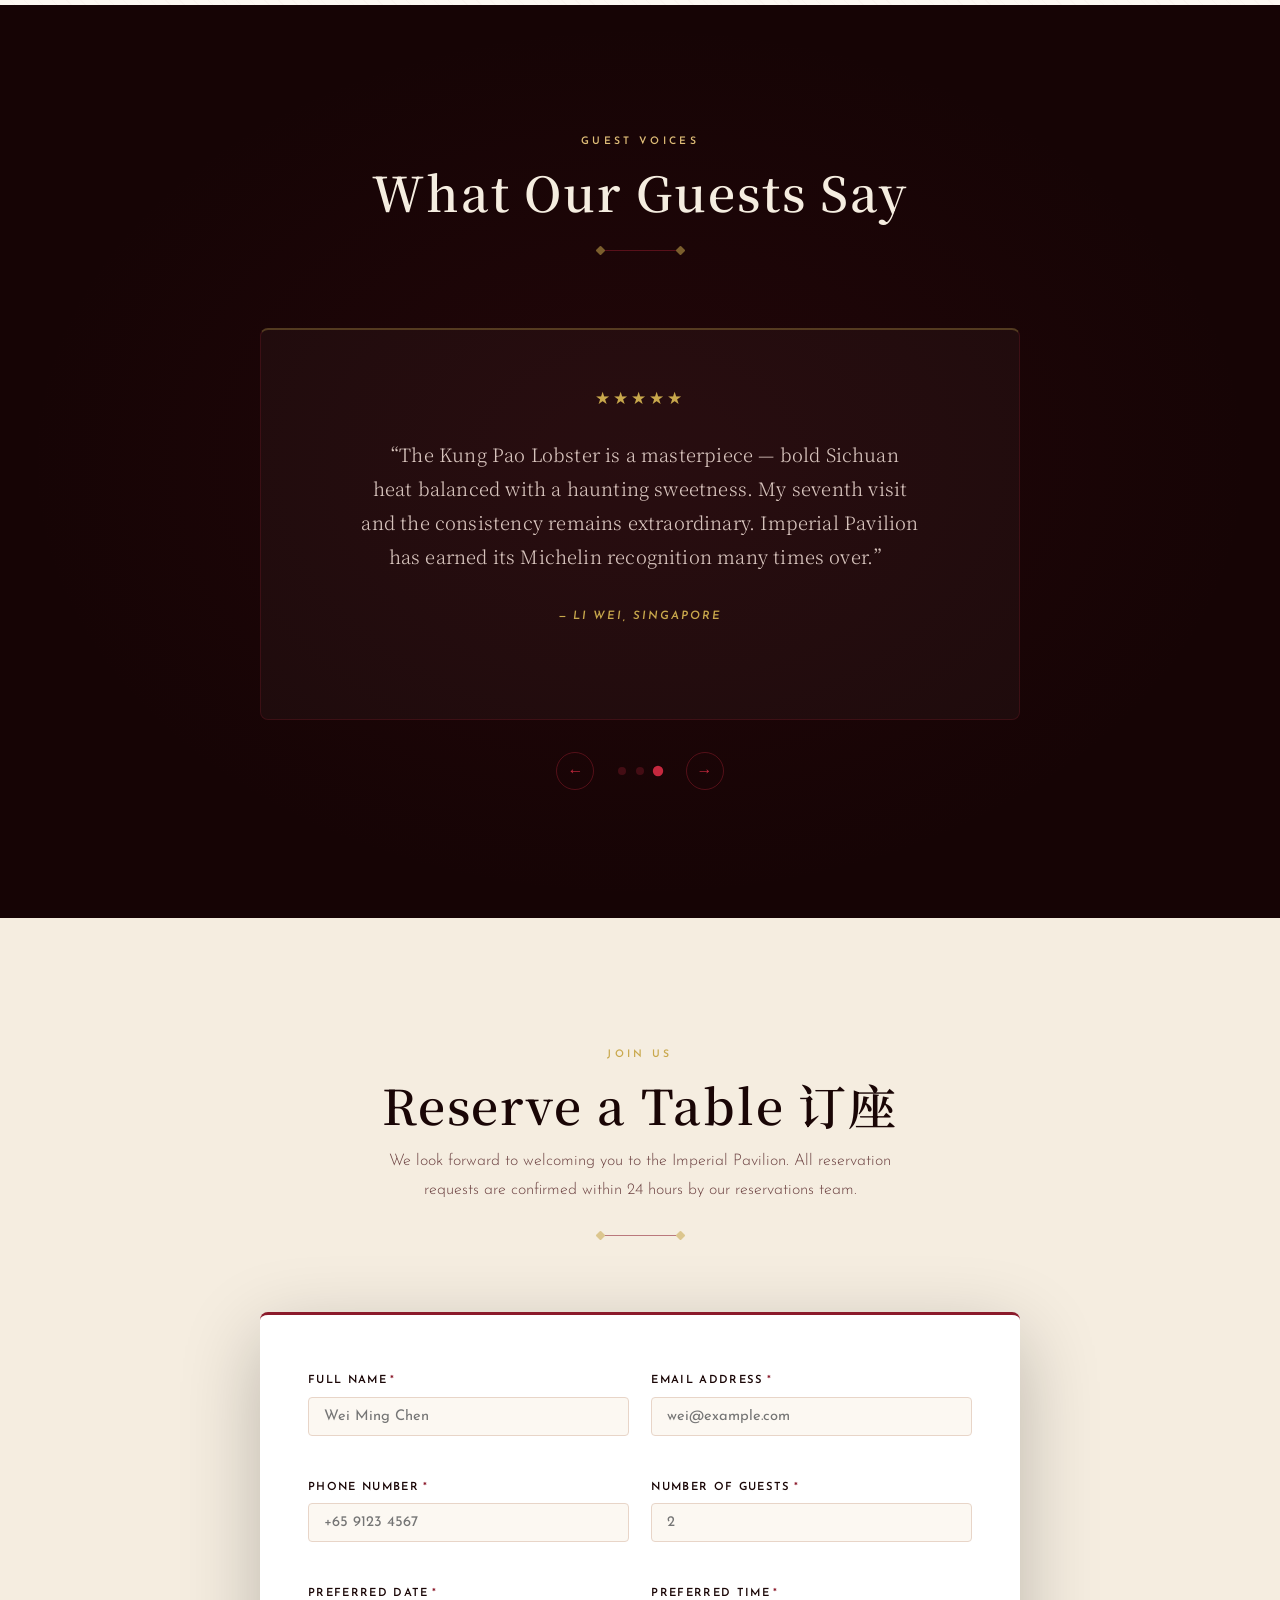
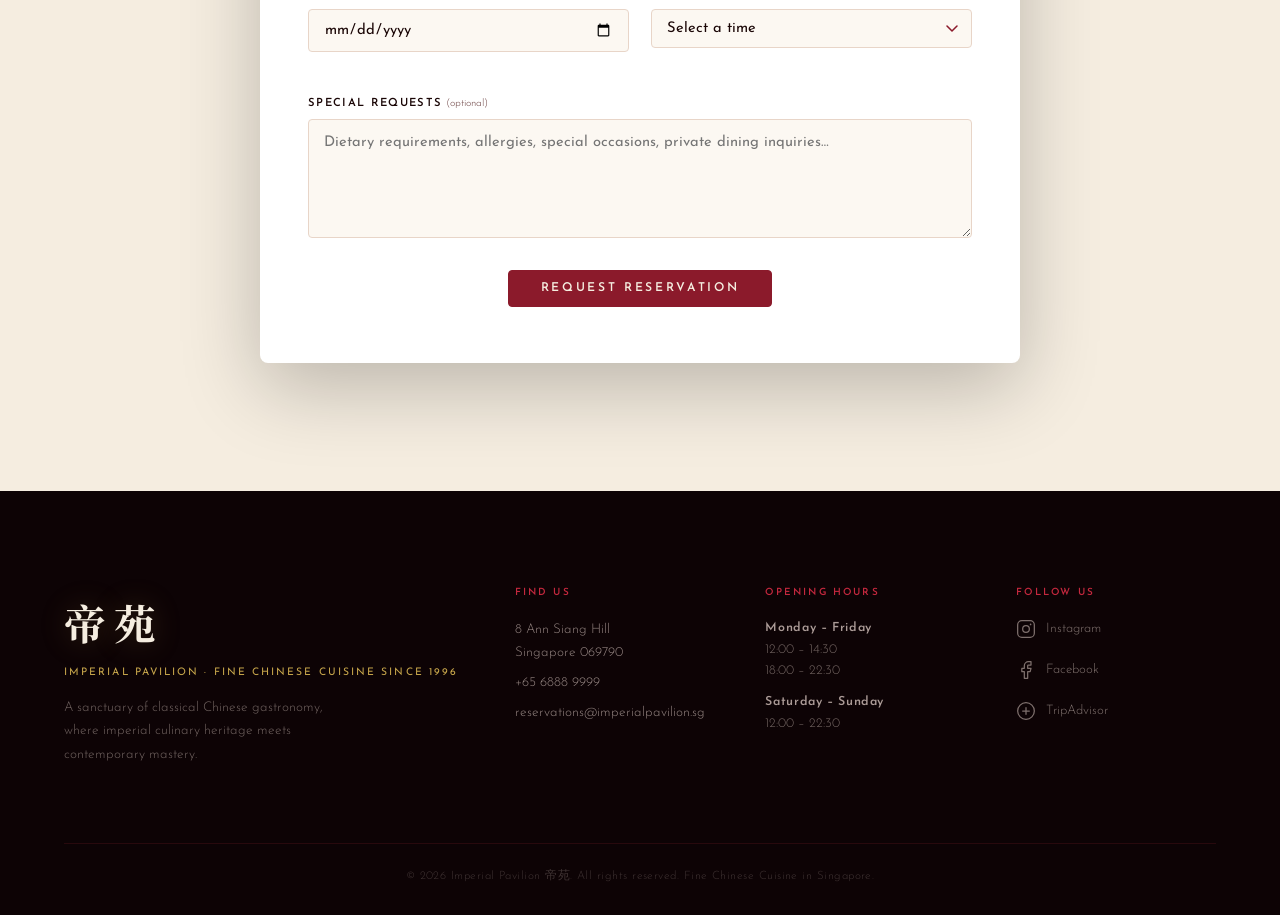
==== commit bf0a3967: "Redesign to Imperial Pavilion 帝苑 high-class Chinese restaurant - Applied frontend-design skill: lacq" ====
--- a/index.html
+++ b/index.html
@@ -3,12 +3,12 @@
 <head>
   <meta charset="UTF-8">
   <meta name="viewport" content="width=device-width, initial-scale=1.0">
-  <meta name="description" content="Maison Lumière — Authentic French fine dining in the heart of Singapore. Reserve your table for an unforgettable culinary journey.">
-  <title>Maison Lumière — Fine French Cuisine</title>
+  <meta name="description" content="Imperial Pavilion 帝苑 — Exceptional Chinese fine dining in the heart of Singapore. Reserve your table for an unforgettable journey through imperial cuisine.">
+  <title>Imperial Pavilion 帝苑 — Fine Chinese Cuisine</title>
 
   <link rel="preconnect" href="https://fonts.googleapis.com">
   <link rel="preconnect" href="https://fonts.gstatic.com" crossorigin>
-  <link href="https://fonts.googleapis.com/css2?family=Playfair+Display:ital,wght@0,400;0,600;0,700;1,400;1,600&family=Montserrat:wght@300;400;500;600&display=swap" rel="stylesheet">
+  <link href="https://fonts.googleapis.com/css2?family=Noto+Serif+SC:wght@300;400;600;700&family=Josefin+Sans:wght@300;400;600&display=swap" rel="stylesheet">
 
   <link rel="stylesheet" href="styles.css">
 </head>
@@ -17,9 +17,9 @@
   <!-- ===================== NAVIGATION ===================== -->
   <nav id="main-nav" aria-label="Main navigation">
     <div class="nav-inner">
-      <a href="#hero" class="nav-logo" aria-label="Maison Lumière — go to top">
-        <span class="logo-main">Maison Lumière</span>
-        <span class="logo-sub">Fine French Cuisine</span>
+      <a href="#hero" class="nav-logo" aria-label="Imperial Pavilion — go to top">
+        <span class="logo-main" lang="zh">帝苑</span>
+        <span class="logo-sub">Imperial Pavilion</span>
       </a>
 
       <button class="nav-toggle" id="nav-toggle"
@@ -40,12 +40,13 @@
   </nav>
 
   <!-- ===================== HERO ===================== -->
-  <section id="hero" aria-label="Welcome to Maison Lumière">
+  <section id="hero" aria-label="Welcome to Imperial Pavilion">
     <div class="hero-overlay" aria-hidden="true"></div>
     <div class="hero-content">
-      <p class="hero-eyebrow">Est. 1987 · Singapore</p>
-      <h1 class="hero-title">Maison Lumière</h1>
-      <p class="hero-tagline">Authentic French cuisine<br>in the heart of the city</p>
+      <p class="hero-eyebrow">Est. 1996 · Singapore</p>
+      <h1 class="hero-title" lang="zh">帝苑</h1>
+      <p class="hero-subtitle">Imperial Pavilion</p>
+      <p class="hero-tagline">Centuries of imperial tradition<br>distilled into every dish</p>
       <a href="#reservations" class="btn-primary">Reserve a Table</a>
     </div>
     <a href="#menu" class="hero-scroll-hint" aria-label="Scroll down to menu">
@@ -58,30 +59,44 @@
     <div class="section-inner">
 
       <header class="section-header fade-in">
-        <p class="section-eyebrow">Crafted with Passion</p>
-        <h2 id="menu-heading">Our Menu</h2>
-        <p class="section-intro">Each dish celebrates French culinary tradition, prepared with the finest seasonal ingredients and a reverence for classical technique.</p>
+        <p class="section-eyebrow">Crafted with Mastery</p>
+        <h2 id="menu-heading">Our Menu <span lang="zh">菜单</span></h2>
+        <p class="section-intro">Each dish honours centuries of Chinese culinary tradition — prepared with the finest seasonal ingredients and reverence for imperial technique.</p>
         <div class="section-divider" aria-hidden="true"></div>
       </header>
 
-      <!-- Entrées -->
+      <!-- Starters -->
       <div class="menu-category">
         <h3 class="category-title fade-in">
-          <span class="category-title-text">Entrées</span>
+          <span class="category-title-text">Starters <span lang="zh">前菜</span></span>
         </h3>
         <div class="dish-grid">
 
           <article class="dish-card fade-in">
             <div class="dish-img-wrap">
               <img
-                src="https://images.unsplash.com/photo-1559847844-5315695dadae?w=600&q=80"
-                alt="Escargots de Bourgogne — six snails baked in garlic and herb butter"
-                loading="lazy">
-            </div>
-            <div class="dish-info">
-              <h4 class="dish-name">Escargots de Bourgogne</h4>
-              <p class="dish-desc">Classic Burgundy snails in garlic herb butter, served with toasted brioche</p>
-              <span class="dish-price">S$24</span>
+                src="https://images.unsplash.com/photo-1623238913273-8a374db17744?w=600&q=80"
+                alt="Peking Duck — crispy lacquered duck with handmade pancakes and hoisin"
+                loading="lazy">
+            </div>
+            <div class="dish-info">
+              <h4 class="dish-name"><span lang="zh">北京烤鸭</span> Peking Duck</h4>
+              <p class="dish-desc">Whole roasted duck with golden lacquered skin, house-made pancakes, imperial hoisin, spring onion</p>
+              <span class="dish-price">S$68</span>
+            </div>
+          </article>
+
+          <article class="dish-card fade-in">
+            <div class="dish-img-wrap">
+              <img
+                src="https://images.unsplash.com/photo-1563245372-f21724e3856d?w=600&q=80"
+                alt="Xiao Long Bao — hand-pleated pork and crab soup dumplings"
+                loading="lazy">
+            </div>
+            <div class="dish-info">
+              <h4 class="dish-name"><span lang="zh">小笼包</span> Xiao Long Bao</h4>
+              <p class="dish-desc">Hand-pleated pork and Dungeness crab soup dumplings, Chinkiang black vinegar, julienned ginger</p>
+              <span class="dish-price">S$28</span>
             </div>
           </article>
 
@@ -89,65 +104,51 @@
             <div class="dish-img-wrap">
               <img
                 src="https://images.unsplash.com/photo-1547592166-23ac45744acd?w=600&q=80"
-                alt="Soupe à l'Oignon — French onion soup with golden Gruyère crust"
-                loading="lazy">
-            </div>
-            <div class="dish-info">
-              <h4 class="dish-name">Soupe à l'Oignon</h4>
-              <p class="dish-desc">Slow-caramelised onion broth topped with a crusty croûton and melted Gruyère</p>
-              <span class="dish-price">S$18</span>
-            </div>
-          </article>
-
-          <article class="dish-card fade-in">
-            <div class="dish-img-wrap">
-              <img
-                src="https://images.unsplash.com/photo-1604908176997-125f25cc6f3d?w=600&q=80"
-                alt="Foie Gras Poêlé — pan-seared duck liver with fig compote and brioche"
-                loading="lazy">
-            </div>
-            <div class="dish-info">
-              <h4 class="dish-name">Foie Gras Poêlé</h4>
-              <p class="dish-desc">Pan-seared duck foie gras, warm fig compote, and toasted brioche</p>
+                alt="Chilled Jellyfish — wild jellyfish with king prawn and sesame oil"
+                loading="lazy">
+            </div>
+            <div class="dish-info">
+              <h4 class="dish-name"><span lang="zh">冰镇海蜇</span> Chilled Jellyfish</h4>
+              <p class="dish-desc">Wild jellyfish ribbons with king prawn, toasted sesame oil, fresh ginger, and aged Shaoxing rice wine</p>
               <span class="dish-price">S$38</span>
             </div>
           </article>
 
         </div>
-      </div><!-- /Entrées -->
-
-      <!-- Plats Principaux -->
+      </div><!-- /Starters -->
+
+      <!-- Main Course -->
       <div class="menu-category">
         <h3 class="category-title fade-in">
-          <span class="category-title-text">Plats Principaux</span>
+          <span class="category-title-text">Main Course <span lang="zh">主菜</span></span>
         </h3>
         <div class="dish-grid">
 
           <article class="dish-card fade-in">
             <div class="dish-img-wrap">
               <img
-                src="https://images.unsplash.com/photo-1534422298391-e4f8c172dddb?w=600&q=80"
-                alt="Coq au Vin — free-range chicken braised in Burgundy wine with lardons and mushrooms"
-                loading="lazy">
-            </div>
-            <div class="dish-info">
-              <h4 class="dish-name">Coq au Vin</h4>
-              <p class="dish-desc">Free-range chicken slow-braised in Burgundy wine with lardons, pearl onions and wild mushrooms</p>
-              <span class="dish-price">S$48</span>
-            </div>
-          </article>
-
-          <article class="dish-card fade-in">
-            <div class="dish-img-wrap">
-              <img
-                src="https://images.unsplash.com/photo-1565299507177-b0ac66763828?w=600&q=80"
-                alt="Canard Confit — duck leg slow-cooked in its own fat with Sarladaise potatoes"
-                loading="lazy">
-            </div>
-            <div class="dish-info">
-              <h4 class="dish-name">Canard Confit</h4>
-              <p class="dish-desc">Duck leg slow-cooked in its own fat, served with Sarladaise potatoes and green lentils</p>
-              <span class="dish-price">S$52</span>
+                src="https://images.unsplash.com/photo-1544025162-d76538976696?w=600&q=80"
+                alt="Braised Abalone — 10-hour whole abalone in oyster sauce with bok choy"
+                loading="lazy">
+            </div>
+            <div class="dish-info">
+              <h4 class="dish-name"><span lang="zh">红烧鲍鱼</span> Braised Abalone</h4>
+              <p class="dish-desc">10-hour slow-braised whole abalone, superior oyster sauce reduction, baby bok choy, fried shallots</p>
+              <span class="dish-price">S$128</span>
+            </div>
+          </article>
+
+          <article class="dish-card fade-in">
+            <div class="dish-img-wrap">
+              <img
+                src="https://images.unsplash.com/photo-1568901346375-23c9450c58cd?w=600&q=80"
+                alt="Kung Pao Lobster — Boston lobster with Sichuan peppercorn and cashew"
+                loading="lazy">
+            </div>
+            <div class="dish-info">
+              <h4 class="dish-name"><span lang="zh">宫保龙虾</span> Kung Pao Lobster</h4>
+              <p class="dish-desc">Boston lobster wok-tossed with Sichuan peppercorn, dried chilli, roasted cashew, and aged black vinegar</p>
+              <span class="dish-price">S$158</span>
             </div>
           </article>
 
@@ -155,50 +156,36 @@
             <div class="dish-img-wrap">
               <img
                 src="https://images.unsplash.com/photo-1585325701956-60dd9c8553bc?w=600&q=80"
-                alt="Bœuf Bourguignon — tender beef in red wine sauce with root vegetables"
-                loading="lazy">
-            </div>
-            <div class="dish-info">
-              <h4 class="dish-name">Bœuf Bourguignon</h4>
-              <p class="dish-desc">Tender braised beef in rich red wine sauce with pearl onions, carrots and fresh thyme</p>
-              <span class="dish-price">S$56</span>
+                alt="Wagyu Clay Pot — A5 wagyu beef in fermented black bean and Shaoxing wine"
+                loading="lazy">
+            </div>
+            <div class="dish-info">
+              <h4 class="dish-name"><span lang="zh">砂锅和牛</span> Wagyu Clay Pot</h4>
+              <p class="dish-desc">A5 Japanese wagyu with fermented black bean, Shaoxing rice wine, chrysanthemum greens, and tofu skin</p>
+              <span class="dish-price">S$198</span>
             </div>
           </article>
 
         </div>
-      </div><!-- /Plats Principaux -->
+      </div><!-- /Main Course -->
 
       <!-- Desserts -->
       <div class="menu-category">
         <h3 class="category-title fade-in">
-          <span class="category-title-text">Desserts</span>
+          <span class="category-title-text">Desserts <span lang="zh">甜品</span></span>
         </h3>
         <div class="dish-grid">
 
           <article class="dish-card fade-in">
             <div class="dish-img-wrap">
               <img
-                src="https://images.unsplash.com/photo-1470124182917-cc6e71b22ecc?w=600&q=80"
-                alt="Crème Brûlée — silky vanilla custard with caramelised sugar crust"
-                loading="lazy">
-            </div>
-            <div class="dish-info">
-              <h4 class="dish-name">Crème Brûlée</h4>
-              <p class="dish-desc">Silky vanilla custard beneath a perfectly caramelised sugar crust</p>
-              <span class="dish-price">S$16</span>
-            </div>
-          </article>
-
-          <article class="dish-card fade-in">
-            <div class="dish-img-wrap">
-              <img
-                src="https://images.unsplash.com/photo-1568051243851-f9b136146e97?w=600&q=80"
-                alt="Tarte Tatin — upside-down caramelised apple tart with Calvados cream"
-                loading="lazy">
-            </div>
-            <div class="dish-info">
-              <h4 class="dish-name">Tarte Tatin</h4>
-              <p class="dish-desc">Upside-down caramelised apple tart with flaky pastry and Calvados cream</p>
+                src="https://images.unsplash.com/photo-1488477181946-6428a0291777?w=600&q=80"
+                alt="Mango Pomelo Sago — chilled mango cream with fresh pomelo and sago"
+                loading="lazy">
+            </div>
+            <div class="dish-info">
+              <h4 class="dish-name"><span lang="zh">杨枝甘露</span> Mango Pomelo Sago</h4>
+              <p class="dish-desc">Chilled Alphonso mango cream, fresh pomelo pearls, sago, and a drizzle of coconut milk</p>
               <span class="dish-price">S$18</span>
             </div>
           </article>
@@ -206,14 +193,28 @@
           <article class="dish-card fade-in">
             <div class="dish-img-wrap">
               <img
-                src="https://images.unsplash.com/photo-1569864358642-9d1684040f43?w=600&q=80"
-                alt="Macarons Assortis — selection of six seasonal French macarons"
-                loading="lazy">
-            </div>
-            <div class="dish-info">
-              <h4 class="dish-name">Macarons Assortis</h4>
-              <p class="dish-desc">A seasonal selection of six handcrafted macarons from our pâtissier</p>
+                src="https://images.unsplash.com/photo-1558961363-fa8fdf82db35?w=600&q=80"
+                alt="Black Sesame Tang Yuan — glutinous rice balls in ginger osmanthus broth"
+                loading="lazy">
+            </div>
+            <div class="dish-info">
+              <h4 class="dish-name"><span lang="zh">芝麻汤圆</span> Black Sesame Tang Yuan</h4>
+              <p class="dish-desc">Handcrafted glutinous rice balls with black sesame paste, served in a ginger-osmanthus broth</p>
               <span class="dish-price">S$14</span>
+            </div>
+          </article>
+
+          <article class="dish-card fade-in">
+            <div class="dish-img-wrap">
+              <img
+                src="https://images.unsplash.com/photo-1519984388953-d2406bc725e1?w=600&q=80"
+                alt="Imperial Egg Tarts — silken custard in flaky pastry with osmanthus honey"
+                loading="lazy">
+            </div>
+            <div class="dish-info">
+              <h4 class="dish-name"><span lang="zh">蛋撻</span> Imperial Egg Tarts</h4>
+              <p class="dish-desc">Silken egg custard baked in hand-pressed flaky pastry, finished with osmanthus honey and edible gold leaf</p>
+              <span class="dish-price">S$12</span>
             </div>
           </article>
 
@@ -238,20 +239,20 @@
 
           <blockquote class="testimonial-card" aria-roledescription="slide" aria-label="Testimonial 1 of 3">
             <div class="stars" aria-label="Five stars out of five">★★★★★</div>
-            <p class="quote">"An evening at Maison Lumière is pure theatre. From the amuse-bouche to the petit fours, every bite was a masterclass in French culinary art. The sommelier's wine pairings were nothing short of inspired."</p>
-            <cite class="guest-name">— Sophie Laurent, Paris</cite>
+            <p class="quote">Imperial Pavilion is the finest Chinese restaurant I have encountered outside of Hong Kong. The Peking Duck alone justifies the visit — crispy lacquered perfection. The service is impeccably attentive without ever being intrusive.</p>
+            <cite class="guest-name">— David Chen, Hong Kong</cite>
           </blockquote>
 
           <blockquote class="testimonial-card" aria-roledescription="slide" aria-label="Testimonial 2 of 3">
             <div class="stars" aria-label="Five stars out of five">★★★★★</div>
-            <p class="quote">"We celebrated our anniversary here and it was absolutely magical. The Coq au Vin transported me straight to Lyon. The staff's attention to detail is extraordinary — this is what truly world-class hospitality feels like."</p>
-            <cite class="guest-name">— James &amp; Clara Whitmore, London</cite>
+            <p class="quote">We celebrated our 25th anniversary here and it was utterly transcendent. The Braised Abalone melted on the tongue and the Mango Pomelo Sago was a revelation. This is what fine dining truly means — every detail, every gesture, absolute perfection.</p>
+            <cite class="guest-name">— Sarah &amp; Michael Wong, Sydney</cite>
           </blockquote>
 
           <blockquote class="testimonial-card" aria-roledescription="slide" aria-label="Testimonial 3 of 3">
             <div class="stars" aria-label="Five stars out of five">★★★★★</div>
-            <p class="quote">"The best French restaurant outside of France, without question. The Crème Brûlée alone is worth the trip. I've dined here four times and the consistency is remarkable. My favourite table in all of Singapore."</p>
-            <cite class="guest-name">— Amélie Rousseau, Singapore</cite>
+            <p class="quote">The Kung Pao Lobster is a masterpiece — bold Sichuan heat balanced with a haunting sweetness. My seventh visit and the consistency remains extraordinary. Imperial Pavilion has earned its Michelin recognition many times over.</p>
+            <cite class="guest-name">— Li Wei, Singapore</cite>
           </blockquote>
 
         </div><!-- /carousel-track -->
@@ -276,8 +277,8 @@
 
       <header class="section-header fade-in">
         <p class="section-eyebrow">Join Us</p>
-        <h2 id="reservations-heading">Reserve a Table</h2>
-        <p class="section-intro">We look forward to welcoming you. All reservation requests are confirmed within 24 hours by our reservations team.</p>
+        <h2 id="reservations-heading">Reserve a Table <span lang="zh">订座</span></h2>
+        <p class="section-intro">We look forward to welcoming you to the Imperial Pavilion. All reservation requests are confirmed within 24 hours by our reservations team.</p>
         <div class="section-divider" aria-hidden="true"></div>
       </header>
 
@@ -295,7 +296,7 @@
                 autocomplete="name"
                 required aria-required="true"
                 aria-describedby="name-error"
-                placeholder="Jean Dupont">
+                placeholder="Wei Ming Chen">
               <span class="error-msg" id="name-error" role="alert"></span>
             </div>
             <div class="form-group">
@@ -308,7 +309,7 @@
                 autocomplete="email"
                 required aria-required="true"
                 aria-describedby="email-error"
-                placeholder="jean@example.com">
+                placeholder="wei@example.com">
               <span class="error-msg" id="email-error" role="alert"></span>
             </div>
           </div>
@@ -394,7 +395,7 @@
             <textarea
               id="special-requests" name="specialRequests"
               rows="4"
-              placeholder="Dietary requirements, allergies, special occasions, seating preferences…"></textarea>
+              placeholder="Dietary requirements, allergies, special occasions, private dining inquiries…"></textarea>
           </div>
 
           <div class="form-submit-row">
@@ -414,17 +415,17 @@
     <div class="footer-inner">
 
       <div class="footer-brand">
-        <p class="footer-logo">Maison Lumière</p>
-        <p class="footer-tagline">Fine French Cuisine Since 1987</p>
-        <p class="footer-desc">A sanctuary of classical French gastronomy, where every meal is a celebration.</p>
+        <p class="footer-logo" lang="zh">帝苑</p>
+        <p class="footer-tagline">Imperial Pavilion · Fine Chinese Cuisine Since 1996</p>
+        <p class="footer-desc">A sanctuary of classical Chinese gastronomy, where imperial culinary heritage meets contemporary mastery.</p>
       </div>
 
       <div class="footer-contact">
         <h4 class="footer-heading">Find Us</h4>
         <address>
-          <p>12 Duxton Hill<br>Singapore 089597</p>
-          <p><a href="tel:+6561234567">+65 6123 4567</a></p>
-          <p><a href="mailto:reservations@maisonlumiere.sg">reservations@maisonlumiere.sg</a></p>
+          <p>8 Ann Siang Hill<br>Singapore 069790</p>
+          <p><a href="tel:+6568889999">+65 6888 9999</a></p>
+          <p><a href="mailto:reservations@imperialpavilion.sg">reservations@imperialpavilion.sg</a></p>
         </address>
       </div>
 
@@ -443,19 +444,19 @@
         <h4 class="footer-heading">Follow Us</h4>
         <ul class="social-links" role="list">
           <li>
-            <a href="#" aria-label="Maison Lumière on Instagram" class="social-link">
+            <a href="#" aria-label="Imperial Pavilion on Instagram" class="social-link">
               <svg aria-hidden="true" xmlns="http://www.w3.org/2000/svg" viewBox="0 0 24 24" fill="none" stroke="currentColor" stroke-width="1.5" stroke-linecap="round" stroke-linejoin="round" width="20" height="20"><rect x="2" y="2" width="20" height="20" rx="5"/><circle cx="12" cy="12" r="4"/><circle cx="17.5" cy="6.5" r="1" fill="currentColor" stroke="none"/></svg>
               Instagram
             </a>
           </li>
           <li>
-            <a href="#" aria-label="Maison Lumière on Facebook" class="social-link">
+            <a href="#" aria-label="Imperial Pavilion on Facebook" class="social-link">
               <svg aria-hidden="true" xmlns="http://www.w3.org/2000/svg" viewBox="0 0 24 24" fill="none" stroke="currentColor" stroke-width="1.5" stroke-linecap="round" stroke-linejoin="round" width="20" height="20"><path d="M18 2h-3a5 5 0 0 0-5 5v3H7v4h3v8h4v-8h3l1-4h-4V7a1 1 0 0 1 1-1h3z"/></svg>
               Facebook
             </a>
           </li>
           <li>
-            <a href="#" aria-label="Maison Lumière on TripAdvisor" class="social-link">
+            <a href="#" aria-label="Imperial Pavilion on TripAdvisor" class="social-link">
               <svg aria-hidden="true" xmlns="http://www.w3.org/2000/svg" viewBox="0 0 24 24" fill="none" stroke="currentColor" stroke-width="1.5" stroke-linecap="round" stroke-linejoin="round" width="20" height="20"><circle cx="12" cy="12" r="10"/><path d="M12 8v8M8 12h8"/></svg>
               TripAdvisor
             </a>
@@ -466,7 +467,7 @@
     </div><!-- /footer-inner -->
 
     <div class="footer-bottom">
-      <p>&copy; 2026 Maison Lumière. All rights reserved. Designed with passion in Singapore.</p>
+      <p>&copy; 2026 Imperial Pavilion <span lang="zh">帝苑</span>. All rights reserved. Fine Chinese Cuisine in Singapore.</p>
     </div>
   </footer><!-- /footer -->
 
--- a/styles.css
+++ b/styles.css
@@ -1,35 +1,37 @@
 /* ============================================================
-   Maison Lumière — styles.css
-   Palette: charcoal · ivory · gold accent
-   Fonts: Playfair Display (serif) · Montserrat (sans)
+   Imperial Pavilion 帝苑 — styles.css
+   Palette: lacquer crimson · imperial gold · near-black
+   Fonts: Noto Serif SC (serif) · Josefin Sans (sans)
    ============================================================ */
 
 /* ── Custom Properties ────────────────────────────────────── */
 :root {
-  --clr-dark:        #1a1a1a;
-  --clr-charcoal:    #2c2c2c;
-  --clr-dark-alt:    #222220;
-  --clr-cream:       #f5f0e6;
-  --clr-ivory:       #faf8f3;
-  --clr-gold:        #c9a84c;
-  --clr-gold-light:  #e0be78;
-  --clr-gold-dim:    #a8893e;
-  --clr-text:        #2c2926;
-  --clr-text-muted:  #6b635a;
-  --clr-text-light:  #e8e0d0;
-  --clr-border:      #e2d9c8;
-  --clr-error:       #b84040;
-
-  --ff-serif:        'Playfair Display', Georgia, 'Times New Roman', serif;
-  --ff-sans:         'Montserrat', 'Segoe UI', Helvetica, Arial, sans-serif;
+  --clr-crimson:     #8B1A2B;
+  --clr-crimson-lt:  #C4283E;
+  --clr-dark:        #0D0305;
+  --clr-charcoal:    #1E0808;
+  --clr-dark-alt:    #160405;
+  --clr-cream:       #F5EDE0;
+  --clr-ivory:       #FCF8F2;
+  --clr-gold:        #C9A84C;
+  --clr-gold-light:  #E0BE78;
+  --clr-gold-dim:    #A8893E;
+  --clr-text:        #1A0606;
+  --clr-text-muted:  #6B4040;
+  --clr-text-light:  #F0DDD5;
+  --clr-border:      #E8D5C8;
+  --clr-error:       #8B0000;
+
+  --ff-serif:        'Noto Serif SC', Georgia, 'Times New Roman', serif;
+  --ff-sans:         'Josefin Sans', 'Segoe UI', Helvetica, Arial, sans-serif;
 
   --transition:      0.3s ease;
   --transition-slow: 0.6s ease;
 
-  --shadow-sm:  0 2px 8px rgba(0,0,0,0.08);
-  --shadow-md:  0 6px 24px rgba(0,0,0,0.12);
-  --shadow-lg:  0 14px 48px rgba(0,0,0,0.16);
-  --shadow-xl:  0 24px 80px rgba(0,0,0,0.22);
+  --shadow-sm:  0 2px 8px rgba(139,26,43,0.08);
+  --shadow-md:  0 6px 24px rgba(139,26,43,0.12);
+  --shadow-lg:  0 14px 48px rgba(0,0,0,0.18);
+  --shadow-xl:  0 24px 80px rgba(0,0,0,0.24);
 
   --radius:     4px;
   --max-width:  1160px;
@@ -73,7 +75,6 @@
 
 address { font-style: normal; }
 
-/* Screen-reader only utility */
 .sr-only {
   position: absolute;
   width: 1px;
@@ -90,43 +91,45 @@
 h1, h2, h3, h4 {
   font-family: var(--ff-serif);
   line-height: 1.2;
-  font-weight: 400;
-}
-
-h1 { font-size: clamp(2.6rem, 7vw, 5.5rem); letter-spacing: 0.02em; }
-h2 { font-size: clamp(2rem, 5vw, 3rem);     letter-spacing: 0.01em; }
-h3 { font-size: clamp(1.4rem, 3vw, 1.9rem); }
-h4 { font-size: clamp(1rem, 2vw, 1.15rem);  }
+  font-weight: 600;
+}
+
+h1 { font-size: clamp(3.5rem, 10vw, 8rem); letter-spacing: 0.12em; }
+h2 { font-size: clamp(2rem, 5vw, 3rem);    letter-spacing: 0.04em; }
+h3 { font-size: clamp(1.2rem, 3vw, 1.7rem); }
+h4 { font-size: clamp(1rem, 2vw, 1.1rem);  }
 
 /* ── Buttons ──────────────────────────────────────────────── */
 .btn-primary {
   display: inline-block;
   font-family: var(--ff-sans);
-  font-weight: 500;
-  font-size: 0.8rem;
-  letter-spacing: 0.18em;
+  font-weight: 600;
+  font-size: 0.75rem;
+  letter-spacing: 0.22em;
   text-transform: uppercase;
-  color: var(--clr-dark);
-  background: var(--clr-gold);
-  border: 2px solid var(--clr-gold);
-  padding: 0.9em 2.4em;
+  color: var(--clr-cream);
+  background: var(--clr-crimson);
+  border: 1.5px solid var(--clr-crimson);
+  padding: 0.95em 2.6em;
   border-radius: var(--radius);
   cursor: pointer;
   transition: background var(--transition), color var(--transition),
-              box-shadow var(--transition), transform var(--transition);
+              border-color var(--transition), box-shadow var(--transition),
+              transform var(--transition);
 }
 
 .btn-primary:hover,
 .btn-primary:focus-visible {
   background: transparent;
-  color: var(--clr-gold);
-  box-shadow: 0 0 0 2px var(--clr-gold);
+  color: var(--clr-crimson-lt);
+  border-color: var(--clr-crimson-lt);
+  box-shadow: 0 0 0 2px rgba(196, 40, 62, 0.2);
   transform: translateY(-2px);
   outline: none;
 }
 
 .btn-primary:focus-visible {
-  outline: 3px solid var(--clr-gold);
+  outline: 3px solid var(--clr-crimson);
   outline-offset: 3px;
 }
 
@@ -144,11 +147,11 @@
 }
 
 #main-nav.scrolled {
-  background: rgba(26, 26, 26, 0.97);
+  background: rgba(13, 3, 5, 0.97);
   backdrop-filter: blur(10px);
   -webkit-backdrop-filter: blur(10px);
   padding: 0.85rem var(--section-px);
-  box-shadow: 0 2px 24px rgba(0,0,0,0.4);
+  box-shadow: 0 2px 24px rgba(139,26,43,0.3);
 }
 
 .nav-inner {
@@ -168,21 +171,21 @@
 
 .logo-main {
   font-family: var(--ff-serif);
-  font-style: italic;
-  font-size: clamp(1.2rem, 2.5vw, 1.6rem);
+  font-weight: 700;
+  font-size: clamp(1.4rem, 2.8vw, 2rem);
   color: var(--clr-cream);
-  letter-spacing: 0.03em;
+  letter-spacing: 0.18em;
   transition: color var(--transition);
 }
 
 .logo-sub {
   font-family: var(--ff-sans);
-  font-size: 0.55rem;
+  font-size: 0.52rem;
   font-weight: 400;
-  letter-spacing: 0.22em;
+  letter-spacing: 0.28em;
   text-transform: uppercase;
   color: var(--clr-gold);
-  margin-top: 0.15em;
+  margin-top: 0.2em;
 }
 
 .nav-logo:hover .logo-main,
@@ -198,9 +201,9 @@
 
 .nav-link {
   font-family: var(--ff-sans);
-  font-size: 0.72rem;
-  font-weight: 500;
-  letter-spacing: 0.15em;
+  font-size: 0.7rem;
+  font-weight: 600;
+  letter-spacing: 0.18em;
   text-transform: uppercase;
   color: var(--clr-text-light);
   padding: 0.5em 1em;
@@ -216,7 +219,7 @@
   left: 1em;
   right: 1em;
   height: 1px;
-  background: var(--clr-gold);
+  background: var(--clr-crimson-lt);
   transform: scaleX(0);
   transform-origin: center;
   transition: transform var(--transition);
@@ -229,8 +232,8 @@
 .nav-link:focus-visible { color: var(--clr-gold-light); outline: none; }
 
 .nav-link--cta {
-  border: 1px solid rgba(201, 168, 76, 0.6);
-  color: var(--clr-gold);
+  border: 1px solid rgba(139, 26, 43, 0.7);
+  color: var(--clr-crimson-lt);
   padding: 0.5em 1.1em;
 }
 
@@ -238,9 +241,9 @@
 
 .nav-link--cta:hover,
 .nav-link--cta:focus-visible {
-  background: var(--clr-gold);
-  color: var(--clr-dark);
-  border-color: var(--clr-gold);
+  background: var(--clr-crimson);
+  color: var(--clr-cream);
+  border-color: var(--clr-crimson);
 }
 
 /* Hamburger */
@@ -256,7 +259,7 @@
   transition: background var(--transition);
 }
 
-.nav-toggle:hover { background: rgba(255,255,255,0.08); }
+.nav-toggle:hover { background: rgba(139,26,43,0.15); }
 
 .burger-line {
   display: block;
@@ -287,7 +290,7 @@
   align-items: center;
   justify-content: center;
   text-align: center;
-  background-image: url('https://images.unsplash.com/photo-1414235077428-338989a2e8c0?w=1920&q=80');
+  background-image: url('https://images.unsplash.com/photo-1596040033229-a9821ebd058d?w=1920&q=80');
   background-size: cover;
   background-position: center center;
   background-attachment: fixed;
@@ -298,9 +301,9 @@
   inset: 0;
   background: linear-gradient(
     160deg,
-    rgba(15, 12, 8, 0.72) 0%,
-    rgba(15, 12, 8, 0.55) 50%,
-    rgba(15, 12, 8, 0.75) 100%
+    rgba(10, 2, 4, 0.82) 0%,
+    rgba(90, 8, 22, 0.50) 45%,
+    rgba(10, 2, 4, 0.85) 100%
   );
 }
 
@@ -313,35 +316,51 @@
 }
 
 @keyframes heroFadeIn {
-  from { opacity: 0; transform: translateY(24px); }
+  from { opacity: 0; transform: translateY(32px); }
   to   { opacity: 1; transform: translateY(0); }
 }
 
 .hero-eyebrow {
   font-family: var(--ff-sans);
-  font-size: 0.7rem;
-  font-weight: 500;
-  letter-spacing: 0.3em;
+  font-size: 0.65rem;
+  font-weight: 400;
+  letter-spacing: 0.38em;
   text-transform: uppercase;
   color: var(--clr-gold);
-  margin-bottom: 1.2rem;
+  margin-bottom: 1rem;
 }
 
 .hero-title {
   color: var(--clr-cream);
-  font-style: italic;
-  margin-bottom: 1rem;
-  text-shadow: 0 2px 20px rgba(0,0,0,0.5);
+  font-weight: 700;
+  letter-spacing: 0.15em;
+  text-shadow:
+    0 0 60px rgba(201, 168, 76, 0.35),
+    0 0 20px rgba(139, 26, 43, 0.4),
+    0 4px 24px rgba(0,0,0,0.6);
+  margin-bottom: 0.2rem;
+  line-height: 1;
+}
+
+.hero-subtitle {
+  font-family: var(--ff-sans);
+  font-size: clamp(0.7rem, 1.8vw, 0.95rem);
+  font-weight: 300;
+  letter-spacing: 0.5em;
+  text-transform: uppercase;
+  color: var(--clr-gold-light);
+  margin-bottom: 1.4rem;
+  opacity: 0.9;
 }
 
 .hero-tagline {
   font-family: var(--ff-sans);
-  font-size: clamp(0.9rem, 2vw, 1.15rem);
+  font-size: clamp(0.85rem, 1.8vw, 1.05rem);
   font-weight: 300;
-  letter-spacing: 0.05em;
-  color: rgba(245, 240, 230, 0.85);
-  margin-bottom: 2.4rem;
-  line-height: 1.8;
+  letter-spacing: 0.06em;
+  color: rgba(245, 237, 224, 0.80);
+  margin-bottom: 2.6rem;
+  line-height: 1.9;
 }
 
 .hero-scroll-hint {
@@ -350,7 +369,7 @@
   left: 50%;
   transform: translateX(-50%);
   z-index: 1;
-  opacity: 0.6;
+  opacity: 0.55;
   transition: opacity var(--transition);
   animation: scrollBounce 2.4s ease-in-out infinite;
 }
@@ -359,10 +378,10 @@
 
 .scroll-arrow {
   display: block;
-  width: 20px;
-  height: 20px;
-  border-right: 1.5px solid var(--clr-cream);
-  border-bottom: 1.5px solid var(--clr-cream);
+  width: 18px;
+  height: 18px;
+  border-right: 1.5px solid var(--clr-gold);
+  border-bottom: 1.5px solid var(--clr-gold);
   transform: rotate(45deg);
 }
 
@@ -376,8 +395,31 @@
   padding: var(--section-py) var(--section-px);
 }
 
-#menu        { background: var(--clr-ivory); }
-#testimonials { background: var(--clr-dark-alt); }
+#menu {
+  background: var(--clr-ivory);
+  background-image:
+    repeating-linear-gradient(
+      45deg,
+      rgba(139, 26, 43, 0.018) 0px,
+      rgba(139, 26, 43, 0.018) 1px,
+      transparent 1px,
+      transparent 10px
+    );
+}
+
+#testimonials {
+  background: var(--clr-dark-alt);
+  position: relative;
+}
+
+#testimonials::before {
+  content: '';
+  position: absolute;
+  inset: 0;
+  background: radial-gradient(ellipse at center, rgba(139, 26, 43, 0.10) 0%, transparent 68%);
+  pointer-events: none;
+}
+
 #reservations { background: var(--clr-cream); }
 
 .section-inner {
@@ -392,9 +434,9 @@
 
 .section-eyebrow {
   font-family: var(--ff-sans);
-  font-size: 0.68rem;
-  font-weight: 500;
-  letter-spacing: 0.28em;
+  font-size: 0.65rem;
+  font-weight: 600;
+  letter-spacing: 0.32em;
   text-transform: uppercase;
   color: var(--clr-gold);
   margin-bottom: 0.8rem;
@@ -412,22 +454,37 @@
 }
 
 .section-intro {
-  font-size: clamp(0.9rem, 1.8vw, 1rem);
+  font-size: clamp(0.88rem, 1.8vw, 1rem);
   color: var(--clr-text-muted);
-  max-width: 580px;
+  max-width: 560px;
   margin: 0.8rem auto 0;
-  line-height: 1.8;
-}
-
-#testimonials .section-intro { color: rgba(232, 224, 208, 0.7); }
-
+  line-height: 1.85;
+}
+
+/* Ornamental section divider — crimson line with gold diamonds */
 .section-divider {
-  width: 48px;
+  position: relative;
+  width: 80px;
   height: 1px;
+  background: var(--clr-crimson);
+  margin: 1.8rem auto 0;
+  opacity: 0.55;
+}
+
+.section-divider::before,
+.section-divider::after {
+  content: '';
+  position: absolute;
+  width: 7px;
+  height: 7px;
   background: var(--clr-gold);
-  margin: 1.6rem auto 0;
-  opacity: 0.7;
-}
+  border-radius: 1px;
+  transform: rotate(45deg);
+  top: -3px;
+}
+
+.section-divider::before { left:  -3.5px; }
+.section-divider::after  { right: -3.5px; }
 
 /* ── Menu ─────────────────────────────────────────────────── */
 .menu-category {
@@ -444,13 +501,13 @@
 
 .category-title-text {
   font-family: var(--ff-serif);
-  font-style: italic;
-  font-size: clamp(1.4rem, 3vw, 1.9rem);
-  font-weight: 400;
+  font-weight: 600;
+  font-size: clamp(1.2rem, 3vw, 1.7rem);
   color: var(--clr-text);
   display: inline-block;
   position: relative;
-  padding: 0 1.5rem;
+  padding: 0 1.8rem;
+  letter-spacing: 0.04em;
 }
 
 .category-title-text::before,
@@ -458,10 +515,10 @@
   content: '';
   position: absolute;
   top: 50%;
-  width: 40px;
+  width: 36px;
   height: 1px;
-  background: var(--clr-gold);
-  opacity: 0.5;
+  background: var(--clr-crimson);
+  opacity: 0.45;
 }
 
 .category-title-text::before { right: 100%; }
@@ -482,11 +539,29 @@
   transition: transform var(--transition), box-shadow var(--transition);
   display: flex;
   flex-direction: column;
+  position: relative;
+}
+
+.dish-card::after {
+  content: '';
+  position: absolute;
+  bottom: 0;
+  left: 0;
+  right: 0;
+  height: 3px;
+  background: linear-gradient(90deg, var(--clr-crimson), var(--clr-gold));
+  transform: scaleX(0);
+  transform-origin: left;
+  transition: transform 0.4s ease;
 }
 
 .dish-card:hover {
   transform: translateY(-6px);
-  box-shadow: var(--shadow-lg);
+  box-shadow: 0 20px 48px rgba(139, 26, 43, 0.14), var(--shadow-lg);
+}
+
+.dish-card:hover::after {
+  transform: scaleX(1);
 }
 
 .dish-img-wrap {
@@ -499,7 +574,7 @@
   width: 100%;
   height: 100%;
   object-fit: cover;
-  transition: transform 0.5s ease;
+  transition: transform 0.55s ease;
 }
 
 .dish-card:hover .dish-img-wrap img {
@@ -516,26 +591,34 @@
 
 .dish-name {
   font-family: var(--ff-serif);
-  font-style: italic;
-  font-weight: 400;
+  font-weight: 600;
   color: var(--clr-text);
-  font-size: 1.05rem;
-  line-height: 1.3;
+  font-size: 1rem;
+  line-height: 1.4;
+  letter-spacing: 0.02em;
+}
+
+.dish-name span[lang="zh"] {
+  display: block;
+  font-size: 0.78rem;
+  color: var(--clr-crimson);
+  letter-spacing: 0.1em;
+  margin-bottom: 0.1rem;
 }
 
 .dish-desc {
   font-size: 0.82rem;
   color: var(--clr-text-muted);
-  line-height: 1.6;
+  line-height: 1.65;
   flex: 1;
 }
 
 .dish-price {
   font-family: var(--ff-sans);
-  font-weight: 500;
-  font-size: 0.9rem;
-  letter-spacing: 0.05em;
-  color: var(--clr-gold-dim);
+  font-weight: 600;
+  font-size: 0.88rem;
+  letter-spacing: 0.06em;
+  color: var(--clr-crimson);
   margin-top: 0.5rem;
 }
 
@@ -545,6 +628,7 @@
   overflow: hidden;
   max-width: 760px;
   margin: 0 auto;
+  z-index: 1;
 }
 
 .carousel-track {
@@ -555,27 +639,29 @@
 .testimonial-card {
   flex: 0 0 100%;
   padding: clamp(2rem, 5vw, 3.5rem) clamp(1.5rem, 5vw, 3rem);
-  background: rgba(255,255,255,0.04);
-  border: 1px solid rgba(201, 168, 76, 0.15);
+  background: rgba(255,255,255,0.03);
+  border: 1px solid rgba(196, 40, 62, 0.18);
+  border-top: 2px solid rgba(201, 168, 76, 0.3);
   border-radius: calc(var(--radius) * 2);
   text-align: center;
 }
 
 .stars {
-  font-size: 1.1rem;
-  letter-spacing: 0.15em;
+  font-size: 1.05rem;
+  letter-spacing: 0.18em;
   color: var(--clr-gold);
   margin-bottom: 1.4rem;
 }
 
 .quote {
   font-family: var(--ff-serif);
-  font-style: italic;
-  font-size: clamp(1rem, 2.2vw, 1.18rem);
-  color: rgba(245, 240, 230, 0.88);
-  line-height: 1.8;
+  font-weight: 300;
+  font-size: clamp(1rem, 2.2vw, 1.15rem);
+  color: rgba(240, 221, 213, 0.88);
+  line-height: 1.85;
   max-width: 560px;
   margin: 0 auto 1.8rem;
+  letter-spacing: 0.01em;
 }
 
 .quote::before { content: '\201C'; }
@@ -583,9 +669,9 @@
 
 .guest-name {
   font-family: var(--ff-sans);
-  font-size: 0.75rem;
-  font-weight: 500;
-  letter-spacing: 0.14em;
+  font-size: 0.72rem;
+  font-weight: 600;
+  letter-spacing: 0.18em;
   text-transform: uppercase;
   color: var(--clr-gold);
 }
@@ -596,19 +682,21 @@
   justify-content: center;
   gap: 1.5rem;
   margin-top: 2rem;
+  position: relative;
+  z-index: 1;
 }
 
 .carousel-btn {
   background: none;
-  border: 1px solid rgba(201, 168, 76, 0.35);
-  color: var(--clr-gold);
+  border: 1px solid rgba(196, 40, 62, 0.35);
+  color: var(--clr-crimson-lt);
   width: 38px;
   height: 38px;
   border-radius: 50%;
   font-size: 1rem;
   cursor: pointer;
   transition: background var(--transition), border-color var(--transition),
-              transform var(--transition);
+              color var(--transition), transform var(--transition);
   display: flex;
   align-items: center;
   justify-content: center;
@@ -617,9 +705,9 @@
 
 .carousel-btn:hover,
 .carousel-btn:focus-visible {
-  background: var(--clr-gold);
-  color: var(--clr-dark);
-  border-color: var(--clr-gold);
+  background: var(--clr-crimson);
+  color: var(--clr-cream);
+  border-color: var(--clr-crimson);
   transform: scale(1.1);
   outline: none;
 }
@@ -633,7 +721,7 @@
   width: 8px;
   height: 8px;
   border-radius: 50%;
-  background: rgba(201, 168, 76, 0.3);
+  background: rgba(196, 40, 62, 0.25);
   border: none;
   cursor: pointer;
   padding: 0;
@@ -643,7 +731,7 @@
 .dot.active,
 .dot:hover,
 .dot:focus-visible {
-  background: var(--clr-gold);
+  background: var(--clr-crimson-lt);
   transform: scale(1.3);
   outline: none;
 }
@@ -656,6 +744,7 @@
   border-radius: calc(var(--radius) * 2);
   padding: clamp(2rem, 5vw, 3.5rem) clamp(1.5rem, 5vw, 3rem);
   box-shadow: var(--shadow-xl);
+  border-top: 3px solid var(--clr-crimson);
 }
 
 .form-row {
@@ -677,9 +766,9 @@
 
 label {
   font-family: var(--ff-sans);
-  font-size: 0.72rem;
-  font-weight: 600;
-  letter-spacing: 0.1em;
+  font-size: 0.7rem;
+  font-weight: 600;
+  letter-spacing: 0.12em;
   text-transform: uppercase;
   color: var(--clr-text);
   display: flex;
@@ -687,7 +776,7 @@
   gap: 0.3em;
 }
 
-.required-mark { color: var(--clr-gold-dim); }
+.required-mark { color: var(--clr-crimson); }
 .optional-tag  { font-weight: 300; font-size: 0.65rem; color: var(--clr-text-muted); text-transform: none; letter-spacing: 0; }
 
 input[type="text"],
@@ -713,7 +802,7 @@
 }
 
 select {
-  background-image: url("data:image/svg+xml,%3Csvg xmlns='http://www.w3.org/2000/svg' width='12' height='8' viewBox='0 0 12 8'%3E%3Cpath d='M1 1l5 5 5-5' stroke='%23a8893e' stroke-width='1.5' fill='none' stroke-linecap='round' stroke-linejoin='round'/%3E%3C/svg%3E");
+  background-image: url("data:image/svg+xml,%3Csvg xmlns='http://www.w3.org/2000/svg' width='12' height='8' viewBox='0 0 12 8'%3E%3Cpath d='M1 1l5 5 5-5' stroke='%238B1A2B' stroke-width='1.5' fill='none' stroke-linecap='round' stroke-linejoin='round'/%3E%3C/svg%3E");
   background-repeat: no-repeat;
   background-position: right 0.9em center;
   padding-right: 2.5em;
@@ -723,19 +812,19 @@
 textarea { resize: vertical; min-height: 100px; line-height: 1.6; }
 
 input:hover, select:hover, textarea:hover {
-  border-color: var(--clr-gold-dim);
+  border-color: rgba(139, 26, 43, 0.4);
 }
 
 input:focus, select:focus, textarea:focus {
   outline: none;
-  border-color: var(--clr-gold);
+  border-color: var(--clr-crimson);
   background: #fff;
-  box-shadow: 0 0 0 3px rgba(201, 168, 76, 0.15);
+  box-shadow: 0 0 0 3px rgba(139, 26, 43, 0.10);
 }
 
 input.is-invalid, select.is-invalid, textarea.is-invalid {
   border-color: var(--clr-error);
-  box-shadow: 0 0 0 3px rgba(184, 64, 64, 0.12);
+  box-shadow: 0 0 0 3px rgba(139, 0, 0, 0.10);
 }
 
 .error-msg {
@@ -752,14 +841,14 @@
 
 .btn-submit {
   min-width: 220px;
-  font-size: 0.78rem;
+  font-size: 0.76rem;
 }
 
 /* Success confirmation */
 .confirmation {
   margin-top: 2rem;
   padding: 1.6rem 2rem;
-  border-left: 4px solid var(--clr-gold);
+  border-left: 4px solid var(--clr-crimson);
   background: var(--clr-ivory);
   border-radius: 0 var(--radius) var(--radius) 0;
   box-shadow: var(--shadow-sm);
@@ -768,15 +857,16 @@
 .confirmation-icon {
   font-size: 1.5rem;
   margin-bottom: 0.5rem;
-  color: var(--clr-gold);
+  color: var(--clr-crimson);
 }
 
 .confirmation h3 {
   font-family: var(--ff-serif);
-  font-style: italic;
+  font-weight: 600;
   font-size: 1.3rem;
   color: var(--clr-text);
   margin-bottom: 0.6rem;
+  letter-spacing: 0.02em;
 }
 
 .confirmation p {
@@ -801,21 +891,24 @@
   grid-template-columns: 2fr 1fr 1fr 1fr;
   gap: clamp(2rem, 4vw, 4rem);
   padding-bottom: clamp(2.5rem, 6vw, 5rem);
-  border-bottom: 1px solid rgba(255,255,255,0.08);
+  border-bottom: 1px solid rgba(196,40,62,0.15);
 }
 
 .footer-logo {
   font-family: var(--ff-serif);
-  font-style: italic;
-  font-size: 1.6rem;
+  font-weight: 700;
+  font-size: 2.6rem;
   color: var(--clr-cream);
+  letter-spacing: 0.2em;
   margin-bottom: 0.4rem;
+  text-shadow: 0 0 30px rgba(201, 168, 76, 0.25);
 }
 
 .footer-tagline {
-  font-size: 0.7rem;
+  font-family: var(--ff-sans);
+  font-size: 0.65rem;
   font-weight: 400;
-  letter-spacing: 0.18em;
+  letter-spacing: 0.2em;
   text-transform: uppercase;
   color: var(--clr-gold);
   margin-bottom: 0.9rem;
@@ -823,30 +916,30 @@
 
 .footer-desc {
   font-size: 0.84rem;
-  color: rgba(232, 224, 208, 0.5);
-  line-height: 1.7;
+  color: rgba(240, 221, 213, 0.45);
+  line-height: 1.75;
   max-width: 280px;
 }
 
 .footer-heading {
   font-family: var(--ff-sans);
-  font-size: 0.64rem;
-  font-weight: 600;
-  letter-spacing: 0.2em;
+  font-size: 0.62rem;
+  font-weight: 600;
+  letter-spacing: 0.22em;
   text-transform: uppercase;
-  color: var(--clr-gold);
+  color: var(--clr-crimson-lt);
   margin-bottom: 1.2rem;
 }
 
 .footer-contact address p {
   font-size: 0.84rem;
-  color: rgba(232, 224, 208, 0.65);
-  line-height: 1.7;
+  color: rgba(240, 221, 213, 0.6);
+  line-height: 1.75;
   margin-bottom: 0.4rem;
 }
 
 .footer-contact address a {
-  color: rgba(232, 224, 208, 0.65);
+  color: rgba(240, 221, 213, 0.6);
   transition: color var(--transition);
 }
 
@@ -856,7 +949,7 @@
   font-size: 0.78rem;
   font-weight: 600;
   letter-spacing: 0.05em;
-  color: rgba(232, 224, 208, 0.75);
+  color: rgba(240, 221, 213, 0.7);
   margin-top: 0.7rem;
 }
 
@@ -864,7 +957,7 @@
 
 .hours-list dd {
   font-size: 0.82rem;
-  color: rgba(232, 224, 208, 0.5);
+  color: rgba(240, 221, 213, 0.45);
   line-height: 1.6;
 }
 
@@ -879,7 +972,7 @@
   align-items: center;
   gap: 0.6rem;
   font-size: 0.82rem;
-  color: rgba(232, 224, 208, 0.55);
+  color: rgba(240, 221, 213, 0.5);
   transition: color var(--transition);
 }
 
@@ -892,8 +985,8 @@
 }
 
 .footer-bottom p {
-  font-size: 0.74rem;
-  color: rgba(232, 224, 208, 0.28);
+  font-size: 0.72rem;
+  color: rgba(240, 221, 213, 0.22);
   letter-spacing: 0.04em;
   text-align: center;
 }
@@ -911,8 +1004,8 @@
 }
 
 /* Stagger dish cards */
-.dish-card.fade-in:nth-child(2) { transition-delay: 0.1s; }
-.dish-card.fade-in:nth-child(3) { transition-delay: 0.2s; }
+.dish-card.fade-in:nth-child(2) { transition-delay: 0.12s; }
+.dish-card.fade-in:nth-child(3) { transition-delay: 0.24s; }
 
 /* ── Responsive ───────────────────────────────────────────── */
 @media (max-width: 1024px) {
@@ -929,7 +1022,7 @@
   .nav-links {
     position: fixed;
     inset: 0;
-    background: rgba(26, 26, 26, 0.98);
+    background: rgba(13, 3, 5, 0.98);
     backdrop-filter: blur(12px);
     flex-direction: column;
     align-items: center;
@@ -946,7 +1039,7 @@
 
   .nav-link {
     font-size: 0.85rem;
-    letter-spacing: 0.2em;
+    letter-spacing: 0.22em;
   }
 
   .nav-link--cta {
@@ -969,7 +1062,7 @@
   :root { --section-px: 1.1rem; --section-py: 3.5rem; }
 
   .category-title-text::before,
-  .category-title-text::after { width: 20px; }
+  .category-title-text::after { width: 18px; }
 
   .footer-inner { grid-template-columns: 1fr; }
 
@@ -980,6 +1073,6 @@
 
 /* ── Focus visible global ─────────────────────────────────── */
 :focus-visible {
-  outline: 2px solid var(--clr-gold);
+  outline: 2px solid var(--clr-crimson);
   outline-offset: 2px;
 }
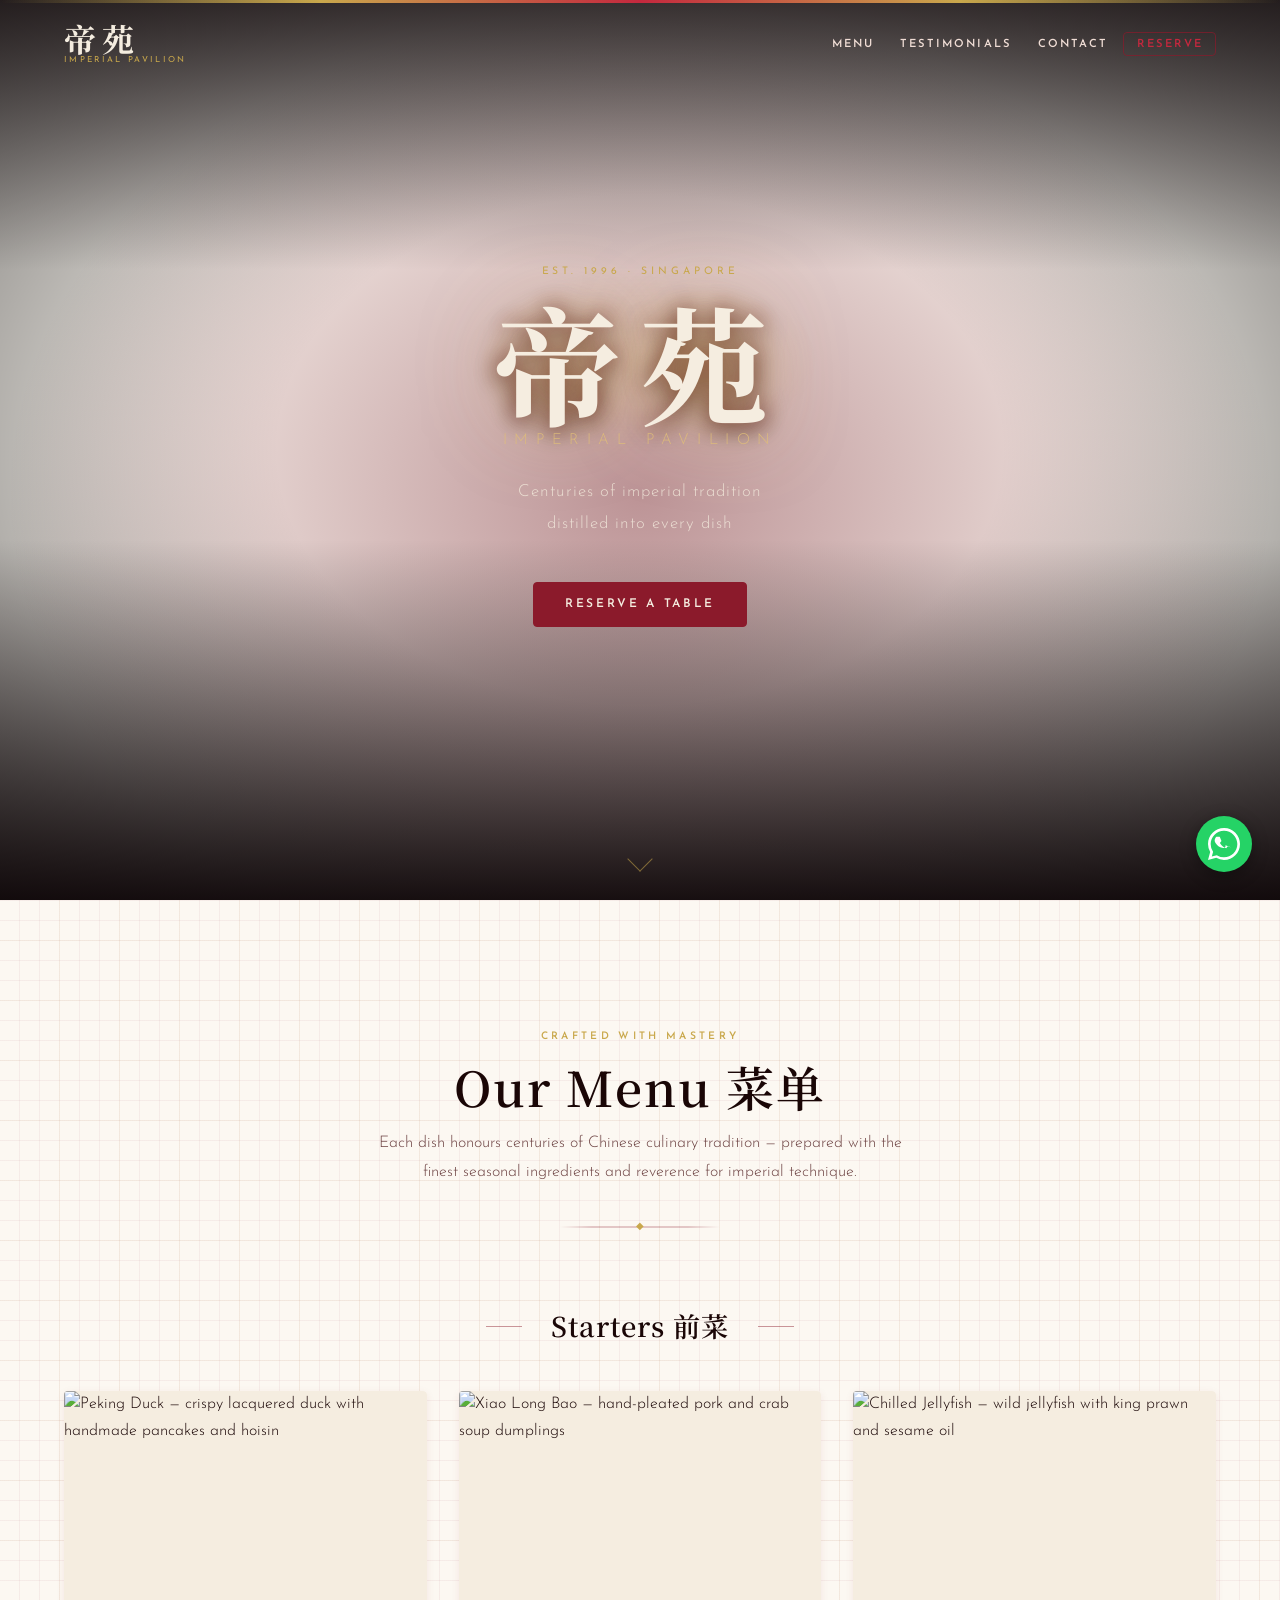
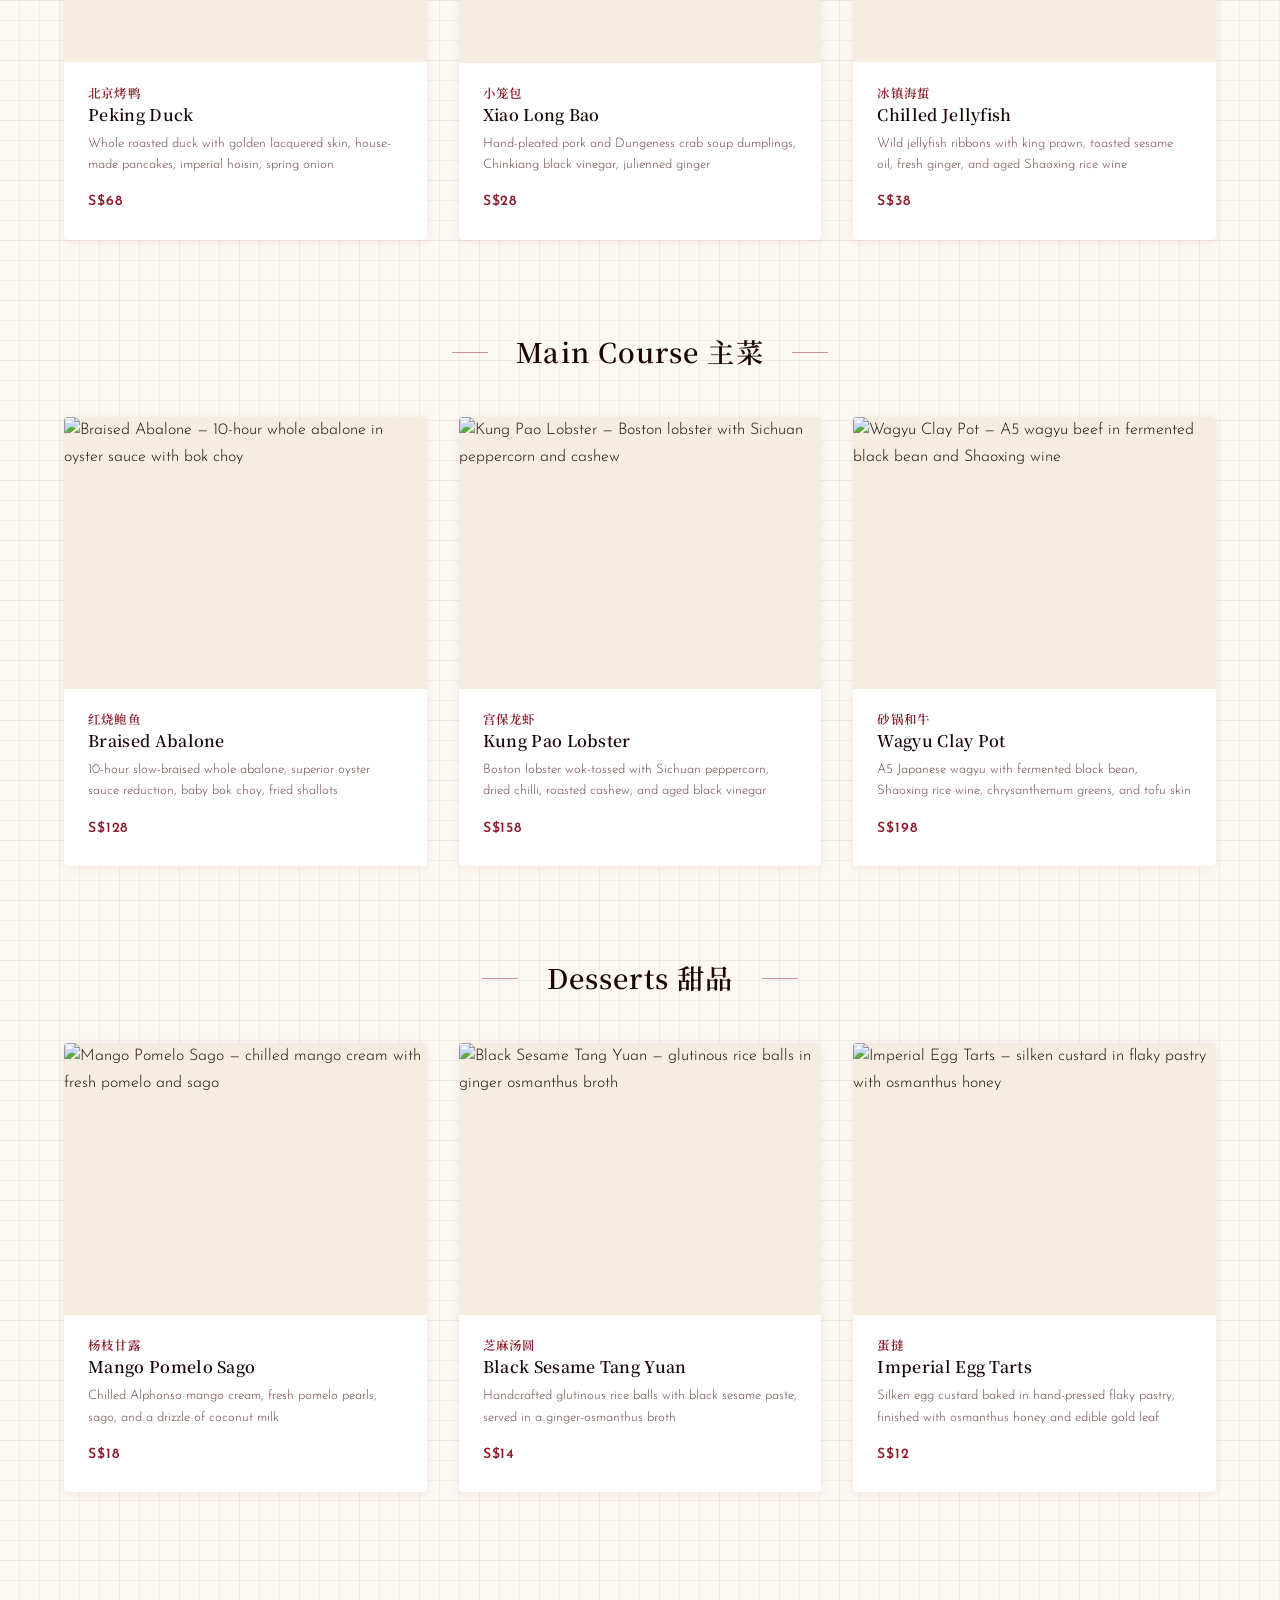
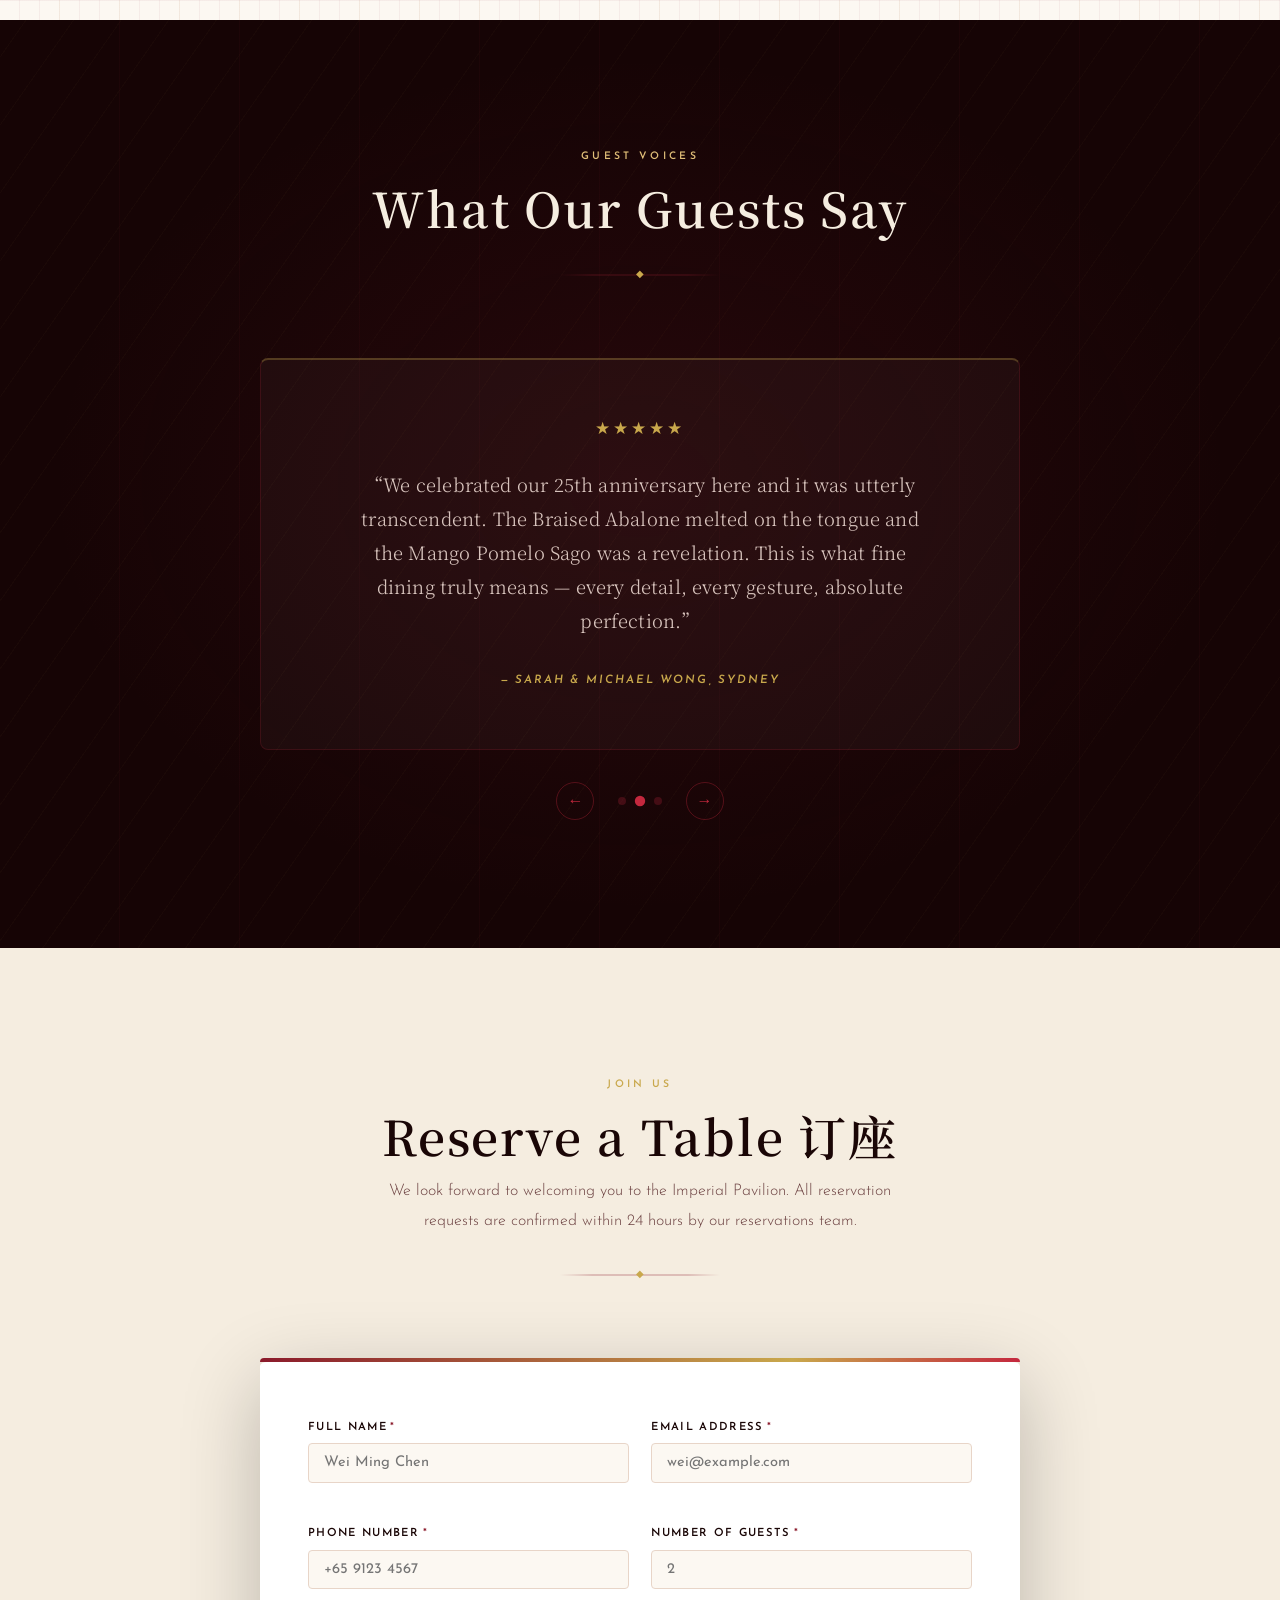
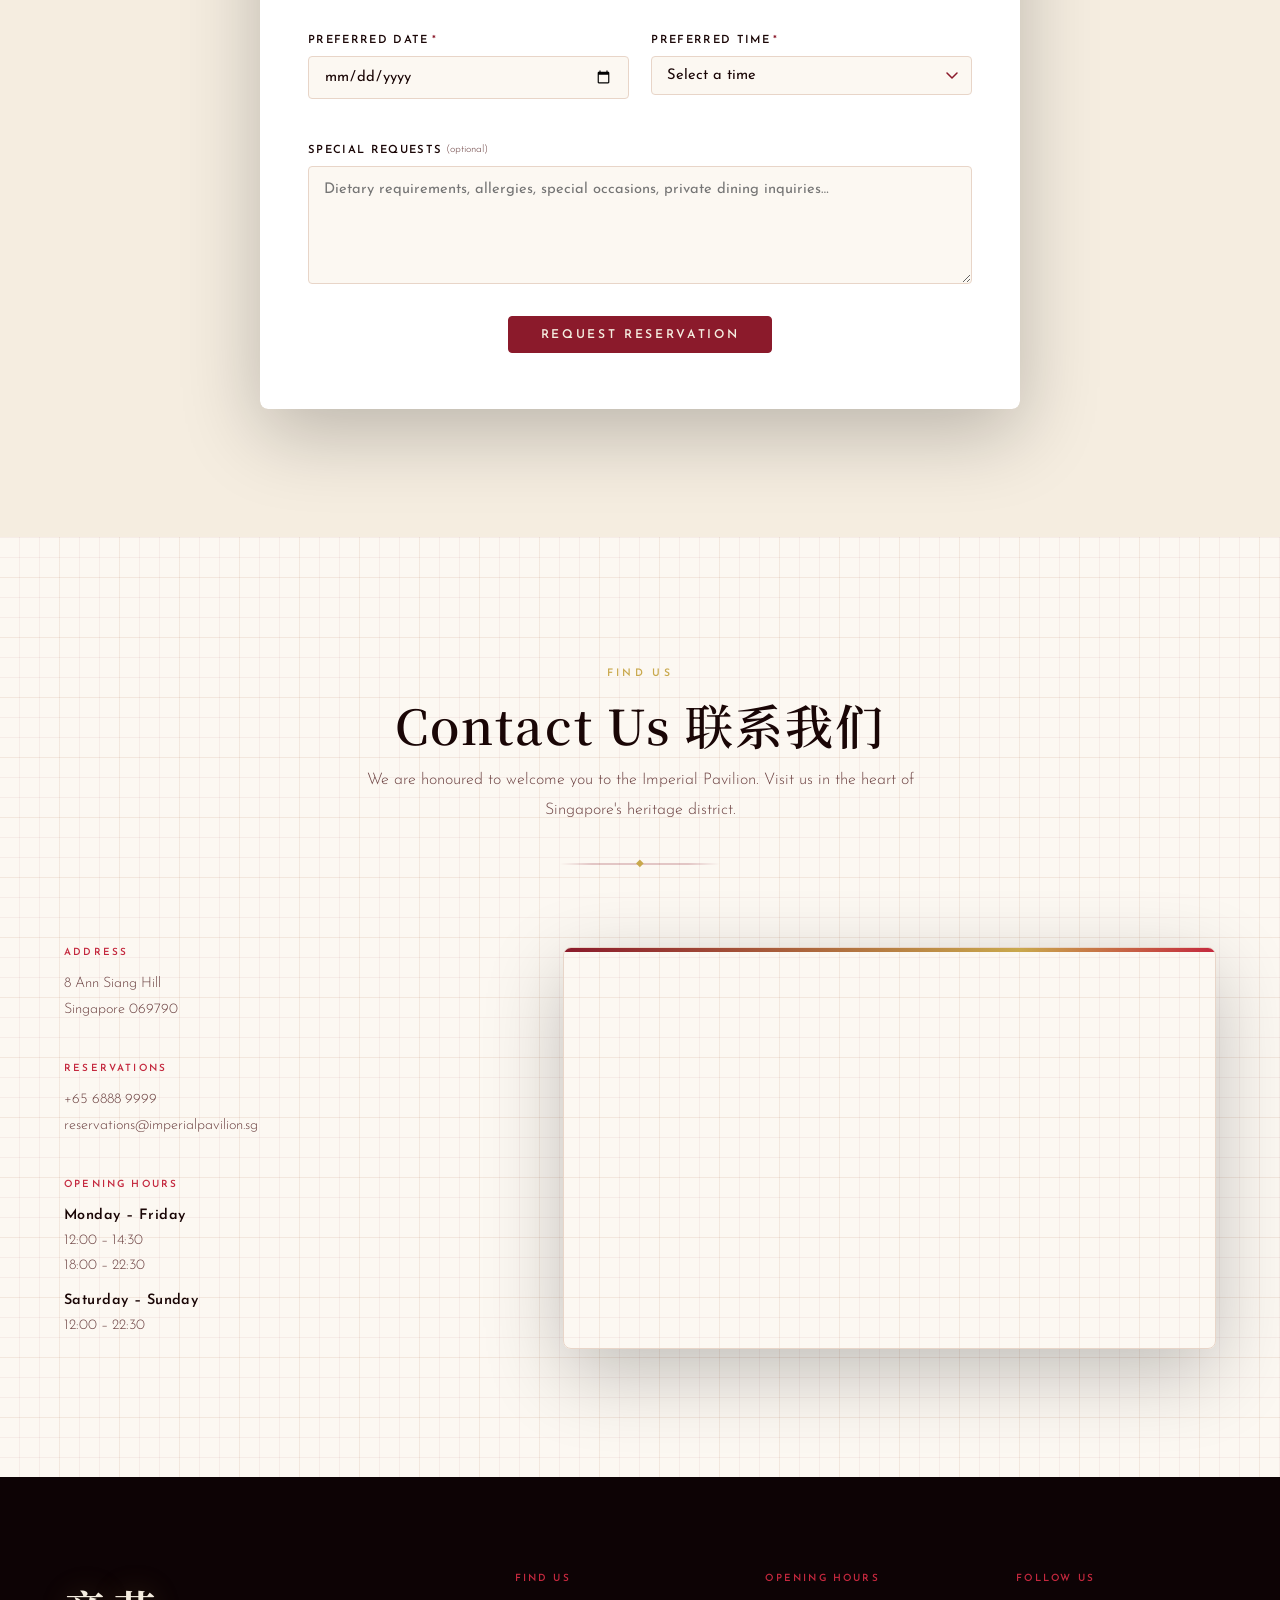
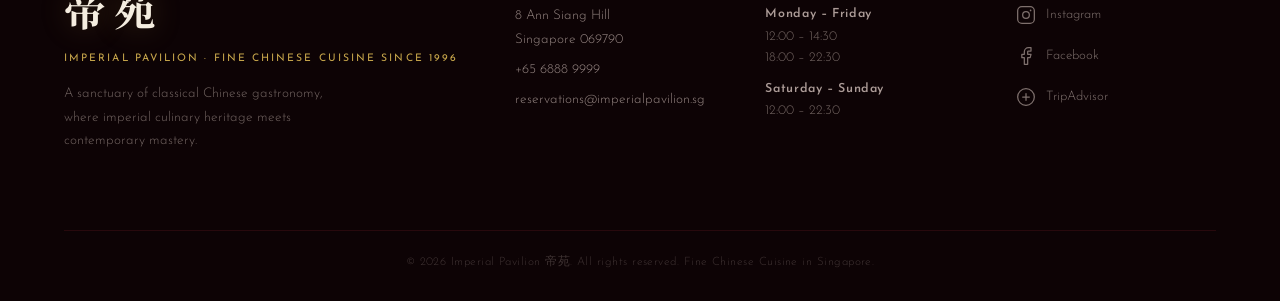
==== commit c581670c: "feat: add Contact Us section with Google Maps embed - New #contact section between Reservations and " ====
--- a/index.html
+++ b/index.html
@@ -34,6 +34,7 @@
       <ul class="nav-links" id="nav-links" role="list">
         <li><a href="#menu" class="nav-link">Menu</a></li>
         <li><a href="#testimonials" class="nav-link">Testimonials</a></li>
+        <li><a href="#contact" class="nav-link">Contact</a></li>
         <li><a href="#reservations" class="nav-link nav-link--cta">Reserve</a></li>
       </ul>
     </div>
@@ -410,6 +411,60 @@
     </div><!-- /section-inner -->
   </section><!-- /reservations -->
 
+  <!-- ===================== CONTACT US ===================== -->
+  <section id="contact" aria-labelledby="contact-heading">
+    <div class="section-inner">
+
+      <header class="section-header fade-in">
+        <p class="section-eyebrow">Find Us</p>
+        <h2 id="contact-heading">Contact Us <span lang="zh">联系我们</span></h2>
+        <p class="section-intro">We are honoured to welcome you to the Imperial Pavilion. Visit us in the heart of Singapore's heritage district.</p>
+        <div class="section-divider" aria-hidden="true"></div>
+      </header>
+
+      <div class="contact-layout fade-in">
+
+        <div class="contact-info">
+          <div class="contact-item">
+            <h3 class="contact-label">Address</h3>
+            <address>
+              <p>8 Ann Siang Hill<br>Singapore 069790</p>
+            </address>
+          </div>
+          <div class="contact-item">
+            <h3 class="contact-label">Reservations</h3>
+            <p><a href="tel:+6568889999">+65 6888 9999</a></p>
+            <p><a href="mailto:reservations@imperialpavilion.sg">reservations@imperialpavilion.sg</a></p>
+          </div>
+          <div class="contact-item">
+            <h3 class="contact-label">Opening Hours</h3>
+            <dl class="contact-hours">
+              <dt>Monday – Friday</dt>
+              <dd>12:00 – 14:30</dd>
+              <dd>18:00 – 22:30</dd>
+              <dt>Saturday – Sunday</dt>
+              <dd>12:00 – 22:30</dd>
+            </dl>
+          </div>
+        </div>
+
+        <div class="contact-map">
+          <iframe
+            src="https://maps.google.com/maps?q=8+Ann+Siang+Hill+Singapore+069790&output=embed"
+            width="100%"
+            height="400"
+            style="border:0;"
+            allowfullscreen=""
+            loading="lazy"
+            referrerpolicy="no-referrer-when-downgrade"
+            title="Imperial Pavilion location on Google Maps"
+            aria-label="Map showing Imperial Pavilion at 8 Ann Siang Hill, Singapore 069790"></iframe>
+        </div>
+
+      </div><!-- /contact-layout -->
+    </div><!-- /section-inner -->
+  </section><!-- /contact -->
+
   <!-- ===================== FOOTER ===================== -->
   <footer id="footer" role="contentinfo">
     <div class="footer-inner">
@@ -472,5 +527,18 @@
   </footer><!-- /footer -->
 
   <script src="script.js"></script>
+
+  <!-- WhatsApp floating chatbot -->
+  <a id="wa-chat-btn"
+     href="https://wa.me/65900001234?text=Hello%2C%20I%27d%20like%20to%20make%20a%20reservation"
+     target="_blank"
+     rel="noopener noreferrer"
+     aria-label="Chat with us on WhatsApp">
+    <svg xmlns="http://www.w3.org/2000/svg" viewBox="0 0 24 24"
+         aria-hidden="true" focusable="false">
+      <path d="M20.52 3.48A11.93 11.93 0 0 0 12 0C5.37 0 0 5.37 0 12a11.93 11.93 0 0 0 1.64 6.06L0 24l6.18-1.62A11.94 11.94 0 0 0 12 24c6.63 0 12-5.37 12-12 0-3.2-1.25-6.21-3.48-8.52zM12 22a9.93 9.93 0 0 1-5.06-1.38l-.36-.21-3.73.98.99-3.63-.24-.38A9.94 9.94 0 0 1 2 12C2 6.48 6.48 2 12 2s10 4.48 10 10-4.48 10-10 10zm5.44-7.38c-.3-.15-1.76-.87-2.03-.97-.27-.1-.47-.15-.67.15s-.77.97-.94 1.17c-.17.2-.35.22-.65.07a8.14 8.14 0 0 1-2.4-1.48 9 9 0 0 1-1.66-2.07c-.17-.3-.02-.46.13-.61.13-.13.3-.35.45-.52.15-.17.2-.3.3-.5.1-.2.05-.37-.02-.52-.08-.15-.67-1.62-.92-2.22-.24-.58-.49-.5-.67-.51H6.6c-.17 0-.45.06-.69.3S5 8.4 5 9.37c0 .98.72 1.93.82 2.06.1.13 1.42 2.17 3.44 3.04.48.21.86.33 1.15.42.48.15.92.13 1.27.08.39-.06 1.19-.49 1.36-.96.17-.47.17-.87.12-.96-.05-.08-.22-.13-.47-.26z"/>
+    </svg>
+    <span class="wa-tooltip">Chat with us!</span>
+  </a>
 </body>
 </html>
--- a/styles.css
+++ b/styles.css
@@ -113,10 +113,33 @@
   padding: 0.95em 2.6em;
   border-radius: var(--radius);
   cursor: pointer;
+  position: relative;
+  overflow: hidden;
   transition: background var(--transition), color var(--transition),
               border-color var(--transition), box-shadow var(--transition),
               transform var(--transition);
-}
+  animation: lanternPulse 3.5s ease-in-out infinite;
+}
+
+@keyframes lanternPulse {
+  0%, 100% { box-shadow: 0 0 10px rgba(196, 40, 62, 0.25); }
+  50%       { box-shadow: 0 0 28px rgba(196, 40, 62, 0.55), 0 0 8px rgba(201,168,76,0.2); }
+}
+
+/* Gold shimmer sweep on hover */
+.btn-primary::after {
+  content: '';
+  position: absolute;
+  top: 0;
+  left: -75%;
+  width: 50%;
+  height: 100%;
+  background: linear-gradient(90deg, transparent, rgba(255,220,100,0.22), transparent);
+  transform: skewX(-18deg);
+  transition: left 0.5s ease;
+}
+
+.btn-primary:hover::after { left: 135%; }
 
 .btn-primary:hover,
 .btn-primary:focus-visible {
@@ -126,6 +149,7 @@
   box-shadow: 0 0 0 2px rgba(196, 40, 62, 0.2);
   transform: translateY(-2px);
   outline: none;
+  animation: none;
 }
 
 .btn-primary:focus-visible {
@@ -299,12 +323,27 @@
 .hero-overlay {
   position: absolute;
   inset: 0;
-  background: linear-gradient(
-    160deg,
-    rgba(10, 2, 4, 0.82) 0%,
-    rgba(90, 8, 22, 0.50) 45%,
-    rgba(10, 2, 4, 0.85) 100%
-  );
+  background:
+    /* top vignette */
+    linear-gradient(180deg, rgba(10,2,4,0.75) 0%, transparent 30%),
+    /* bottom vignette */
+    linear-gradient(0deg, rgba(10,2,4,0.92) 0%, transparent 40%),
+    /* crimson tint center */
+    radial-gradient(ellipse at 50% 55%, rgba(100,8,22,0.42) 0%, transparent 70%),
+    /* gold rim glow */
+    radial-gradient(ellipse at 50% 50%, transparent 40%, rgba(0,0,0,0.55) 100%);
+}
+
+/* Decorative top border under nav on hero */
+#hero::after {
+  content: '';
+  position: absolute;
+  top: 0;
+  left: 0;
+  right: 0;
+  height: 3px;
+  background: linear-gradient(90deg, transparent, var(--clr-gold), var(--clr-crimson-lt), var(--clr-gold), transparent);
+  z-index: 2;
 }
 
 .hero-content {
@@ -335,11 +374,23 @@
   font-weight: 700;
   letter-spacing: 0.15em;
   text-shadow:
-    0 0 60px rgba(201, 168, 76, 0.35),
-    0 0 20px rgba(139, 26, 43, 0.4),
-    0 4px 24px rgba(0,0,0,0.6);
+    0 0 80px rgba(201, 168, 76, 0.55),
+    0 0 30px rgba(201, 168, 76, 0.3),
+    0 0 20px rgba(139, 26, 43, 0.5),
+    0 4px 24px rgba(0,0,0,0.7);
   margin-bottom: 0.2rem;
   line-height: 1;
+  position: relative;
+}
+
+/* Faint gold halo ring behind the title characters */
+.hero-title::before {
+  content: '';
+  position: absolute;
+  inset: -30% -15%;
+  background: radial-gradient(ellipse, rgba(201,168,76,0.12) 0%, transparent 68%);
+  pointer-events: none;
+  z-index: -1;
 }
 
 .hero-subtitle {
@@ -398,25 +449,49 @@
 #menu {
   background: var(--clr-ivory);
   background-image:
-    repeating-linear-gradient(
-      45deg,
-      rgba(139, 26, 43, 0.018) 0px,
-      rgba(139, 26, 43, 0.018) 1px,
-      transparent 1px,
-      transparent 10px
-    );
+    /* Chinese window lattice — overlapping squares */
+    repeating-linear-gradient(0deg,   transparent, transparent 19px, rgba(139,26,43,0.055) 19px, rgba(139,26,43,0.055) 20px),
+    repeating-linear-gradient(90deg,  transparent, transparent 19px, rgba(139,26,43,0.055) 19px, rgba(139,26,43,0.055) 20px),
+    repeating-linear-gradient(0deg,   transparent, transparent 59px, rgba(201,168,76,0.06) 59px, rgba(201,168,76,0.06) 60px),
+    repeating-linear-gradient(90deg,  transparent, transparent 59px, rgba(201,168,76,0.06) 59px, rgba(201,168,76,0.06) 60px);
 }
 
 #testimonials {
   background: var(--clr-dark-alt);
   position: relative;
-}
-
+  overflow: hidden;
+}
+
+/* Diagonal gold rules evoking Chinese folding screens */
 #testimonials::before {
   content: '';
   position: absolute;
   inset: 0;
-  background: radial-gradient(ellipse at center, rgba(139, 26, 43, 0.10) 0%, transparent 68%);
+  background:
+    radial-gradient(ellipse at center, rgba(139, 26, 43, 0.14) 0%, transparent 65%),
+    repeating-linear-gradient(
+      -55deg,
+      transparent 0px,
+      transparent 38px,
+      rgba(201,168,76,0.028) 38px,
+      rgba(201,168,76,0.028) 39px
+    );
+  pointer-events: none;
+}
+
+/* Faint vertical red column lines — like palace pillars */
+#testimonials::after {
+  content: '';
+  position: absolute;
+  inset: 0;
+  background:
+    repeating-linear-gradient(
+      90deg,
+      transparent 0px,
+      transparent 119px,
+      rgba(139,26,43,0.06) 119px,
+      rgba(139,26,43,0.06) 120px
+    );
   pointer-events: none;
 }
 
@@ -461,30 +536,65 @@
   line-height: 1.85;
 }
 
-/* Ornamental section divider — crimson line with gold diamonds */
+/* Ornamental section divider — dual crimson lines flanking a gold lozenge */
 .section-divider {
   position: relative;
-  width: 80px;
-  height: 1px;
-  background: var(--clr-crimson);
-  margin: 1.8rem auto 0;
-  opacity: 0.55;
+  width: 160px;
+  margin: 2rem auto 0;
+  height: 13px;
+  display: flex;
+  align-items: center;
+  justify-content: center;
 }
 
 .section-divider::before,
 .section-divider::after {
   content: '';
   position: absolute;
-  width: 7px;
-  height: 7px;
-  background: var(--clr-gold);
-  border-radius: 1px;
-  transform: rotate(45deg);
-  top: -3px;
-}
-
-.section-divider::before { left:  -3.5px; }
-.section-divider::after  { right: -3.5px; }
+  height: 1px;
+  width: 100%;
+  background: linear-gradient(90deg, transparent, var(--clr-crimson) 25%, var(--clr-crimson) 75%, transparent);
+  opacity: 0.5;
+}
+
+.section-divider::before { top: 3px; }
+.section-divider::after  { bottom: 3px; }
+
+/* Centre lozenge via a sibling created in HTML — we use a pseudo on a nested span instead */
+/* We'll handle it with a box-shadow technique on the base element */
+.section-divider {
+  background:
+    radial-gradient(circle, var(--clr-gold) 3px, transparent 3.5px) center center / 1px 1px no-repeat;
+}
+
+/* Larger gold diamond in the middle */
+.section-divider::before {
+  content: '◆';
+  font-size: 0.6rem;
+  color: var(--clr-gold);
+  position: absolute;
+  background: none;
+  height: auto;
+  width: auto;
+  top: 50%;
+  left: 50%;
+  transform: translate(-50%, -50%);
+  opacity: 1;
+  line-height: 1;
+  z-index: 1;
+}
+
+.section-divider::after {
+  content: '';
+  position: absolute;
+  top: 50%;
+  left: 0;
+  right: 0;
+  height: 1px;
+  background: linear-gradient(90deg, transparent, var(--clr-crimson) 20%, var(--clr-crimson) 80%, transparent);
+  transform: translateY(-50%);
+  opacity: 0.45;
+}
 
 /* ── Menu ─────────────────────────────────────────────────── */
 .menu-category {
@@ -744,7 +854,33 @@
   border-radius: calc(var(--radius) * 2);
   padding: clamp(2rem, 5vw, 3.5rem) clamp(1.5rem, 5vw, 3rem);
   box-shadow: var(--shadow-xl);
-  border-top: 3px solid var(--clr-crimson);
+  border-top: 4px solid transparent;
+  background-clip: padding-box;
+  position: relative;
+}
+
+.form-container::before {
+  content: '';
+  position: absolute;
+  top: -4px;
+  left: 0;
+  right: 0;
+  height: 4px;
+  background: linear-gradient(90deg,
+    var(--clr-crimson) 0%,
+    var(--clr-gold) 35%,
+    var(--clr-crimson-lt) 50%,
+    var(--clr-gold) 65%,
+    var(--clr-crimson) 100%
+  );
+  border-radius: calc(var(--radius) * 2) calc(var(--radius) * 2) 0 0;
+  background-size: 200% 100%;
+  animation: shimmerBorder 4s linear infinite;
+}
+
+@keyframes shimmerBorder {
+  0%   { background-position: 200% center; }
+  100% { background-position: -200% center; }
 }
 
 .form-row {
@@ -989,6 +1125,104 @@
   color: rgba(240, 221, 213, 0.22);
   letter-spacing: 0.04em;
   text-align: center;
+}
+
+/* ── Contact Us ───────────────────────────────────────────── */
+#contact {
+  background: var(--clr-ivory);
+  background-image:
+    repeating-linear-gradient(0deg,   transparent, transparent 19px, rgba(139,26,43,0.055) 19px, rgba(139,26,43,0.055) 20px),
+    repeating-linear-gradient(90deg,  transparent, transparent 19px, rgba(139,26,43,0.055) 19px, rgba(139,26,43,0.055) 20px),
+    repeating-linear-gradient(0deg,   transparent, transparent 59px, rgba(201,168,76,0.06) 59px, rgba(201,168,76,0.06) 60px),
+    repeating-linear-gradient(90deg,  transparent, transparent 59px, rgba(201,168,76,0.06) 59px, rgba(201,168,76,0.06) 60px);
+}
+
+.contact-layout {
+  display: grid;
+  grid-template-columns: 1fr 1.5fr;
+  gap: clamp(2rem, 5vw, 4rem);
+  align-items: start;
+}
+
+.contact-info {
+  display: flex;
+  flex-direction: column;
+  gap: clamp(1.5rem, 4vw, 2.5rem);
+}
+
+.contact-label {
+  font-family: var(--ff-sans);
+  font-size: 0.62rem;
+  font-weight: 600;
+  letter-spacing: 0.22em;
+  text-transform: uppercase;
+  color: var(--clr-crimson-lt);
+  margin-bottom: 0.75rem;
+}
+
+.contact-item address,
+.contact-item p {
+  font-size: 0.9rem;
+  color: var(--clr-text-muted);
+  line-height: 1.8;
+  font-style: normal;
+}
+
+.contact-item a {
+  color: var(--clr-text-muted);
+  transition: color var(--transition);
+}
+
+.contact-item a:hover { color: var(--clr-crimson-lt); }
+
+.contact-hours {
+  font-size: 0.9rem;
+  color: var(--clr-text-muted);
+  line-height: 1.75;
+}
+
+.contact-hours dt {
+  font-weight: 600;
+  color: var(--clr-text);
+  margin-top: 0.6rem;
+  letter-spacing: 0.03em;
+}
+
+.contact-hours dt:first-child { margin-top: 0; }
+
+.contact-hours dd { margin-left: 0; }
+
+.contact-map {
+  border-radius: calc(var(--radius) * 2);
+  overflow: hidden;
+  box-shadow: var(--shadow-xl);
+  border: 1px solid var(--clr-border);
+  position: relative;
+}
+
+.contact-map::before {
+  content: '';
+  position: absolute;
+  top: 0;
+  left: 0;
+  right: 0;
+  height: 4px;
+  background: linear-gradient(90deg,
+    var(--clr-crimson) 0%,
+    var(--clr-gold) 35%,
+    var(--clr-crimson-lt) 50%,
+    var(--clr-gold) 65%,
+    var(--clr-crimson) 100%
+  );
+  background-size: 200% 100%;
+  animation: shimmerBorder 4s linear infinite;
+  z-index: 1;
+}
+
+.contact-map iframe {
+  display: block;
+  width: 100%;
+  height: 400px;
 }
 
 /* ── Fade-In Animation ────────────────────────────────────── */
@@ -1053,6 +1287,9 @@
   /* Form */
   .form-row { grid-template-columns: 1fr; gap: 1rem; margin-bottom: 1rem; }
 
+  /* Contact */
+  .contact-layout { grid-template-columns: 1fr; }
+
   /* Footer */
   .footer-inner { grid-template-columns: 1fr 1fr; }
   .footer-brand { grid-column: 1 / -1; }
@@ -1076,3 +1313,81 @@
   outline: 2px solid var(--clr-crimson);
   outline-offset: 2px;
 }
+
+/* ── WhatsApp floating chatbot ── */
+#wa-chat-btn {
+  position: fixed;
+  bottom: 1.75rem;
+  right: 1.75rem;
+  z-index: 9999;
+  display: flex;
+  align-items: center;
+  justify-content: center;
+  width: 3.5rem;
+  height: 3.5rem;
+  border-radius: 50%;
+  background: #25d366;
+  box-shadow: 0 4px 16px rgba(0, 0, 0, .35);
+  transition: transform .25s ease, box-shadow .25s ease;
+  text-decoration: none;
+}
+
+#wa-chat-btn svg {
+  width: 2rem;
+  height: 2rem;
+  fill: #fff;
+}
+
+#wa-chat-btn:hover,
+#wa-chat-btn:focus-visible {
+  transform: scale(1.1);
+  box-shadow: 0 6px 20px rgba(0, 0, 0, .4);
+  outline: 3px solid #25d366;
+  outline-offset: 3px;
+}
+
+.wa-tooltip {
+  position: absolute;
+  right: calc(100% + .6rem);
+  top: 50%;
+  transform: translateY(-50%);
+  background: #333;
+  color: #fff;
+  font-size: .75rem;
+  font-family: var(--ff-sans, sans-serif);
+  white-space: nowrap;
+  padding: .3rem .6rem;
+  border-radius: .25rem;
+  pointer-events: none;
+  opacity: 0;
+  transition: opacity .2s ease;
+}
+
+.wa-tooltip::after {
+  content: '';
+  position: absolute;
+  left: 100%;
+  top: 50%;
+  transform: translateY(-50%);
+  border: 5px solid transparent;
+  border-left-color: #333;
+}
+
+#wa-chat-btn:hover .wa-tooltip,
+#wa-chat-btn:focus-visible .wa-tooltip {
+  opacity: 1;
+}
+
+@media (max-width: 480px) {
+  #wa-chat-btn {
+    bottom: 1.25rem;
+    right: 1.25rem;
+    width: 3rem;
+    height: 3rem;
+  }
+
+  #wa-chat-btn svg {
+    width: 1.75rem;
+    height: 1.75rem;
+  }
+}
